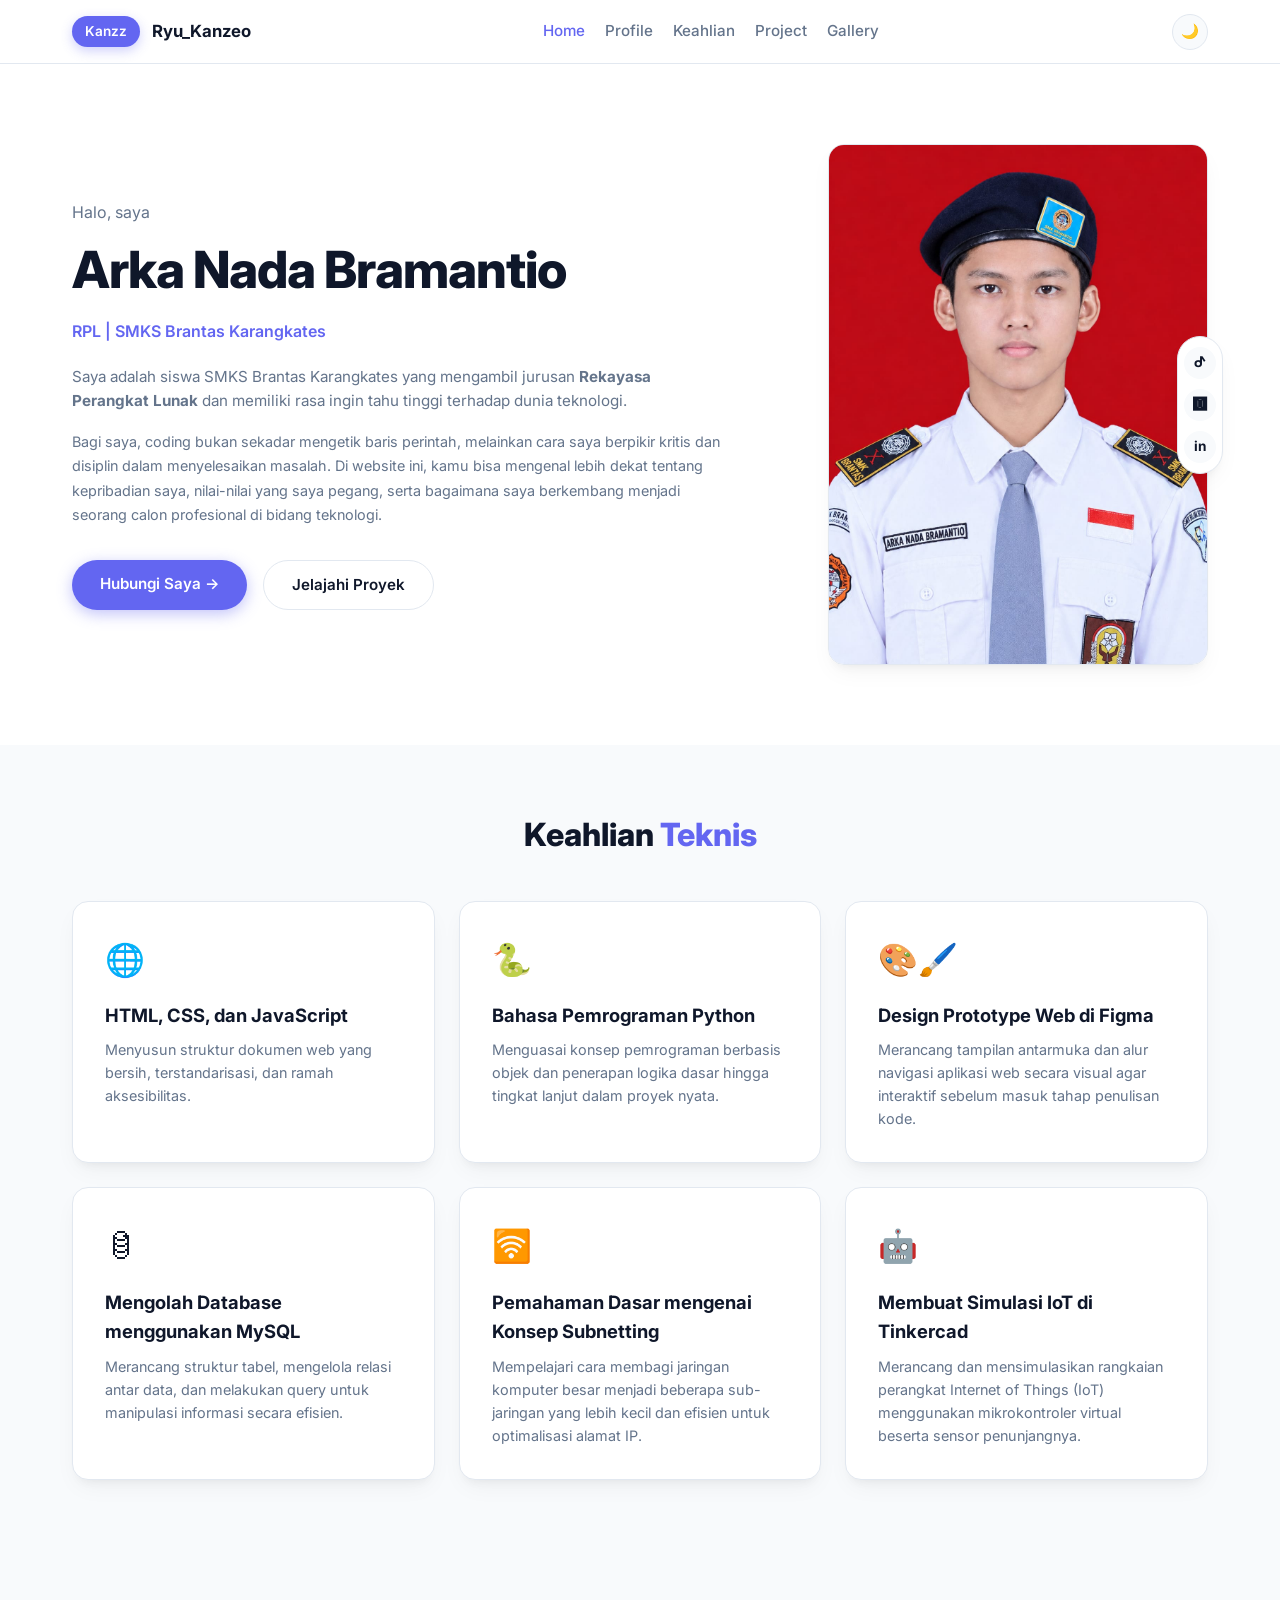
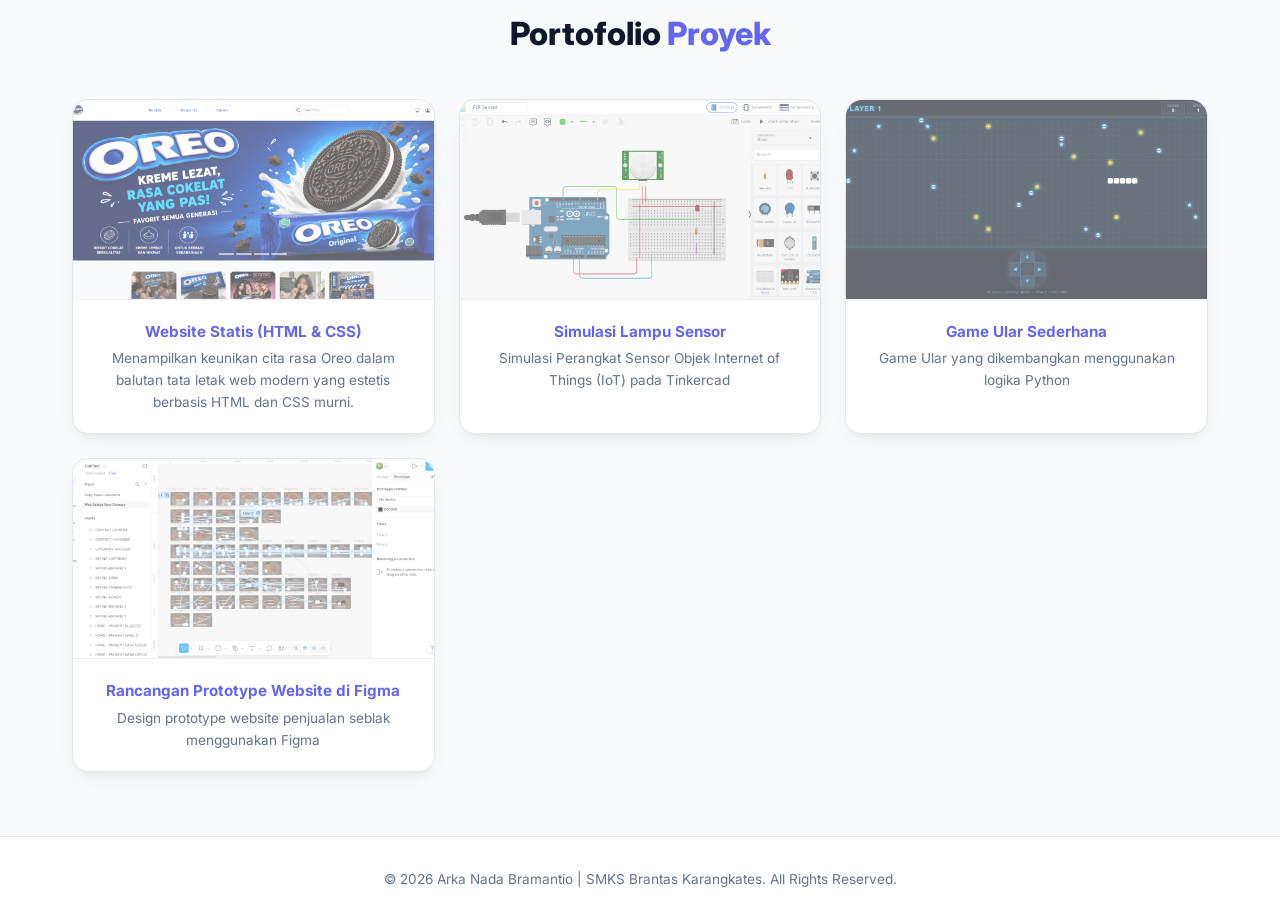
==== index.html @ d5dad365 "Update Web Figma" ====
<!DOCTYPE html>
<html lang="id">
<head>
    <meta charset="UTF-8">
    <meta name="viewport" content="width=device-width, initial-scale=1.0">
    <title>Profil Arka Nada Bramantio | SMKS Brantas Karangkates</title>
    <link href="https://fonts.googleapis.com/css2?family=Inter:wght@300;400;500;600;700;800&display=swap" rel="stylesheet">
    <link rel="stylesheet" href="css/style.css">
</head>
<body>

    <!-- ANIMASI LOADING SCREEN -->
    <div id="loading-screen">
        <div class="loader-content">
            <div class="spinner"></div>
            <h2>LOADING...</h2>
            <p>Memuat Portofolio Arka Nada</p>
        </div>
    </div>

    <!-- HEADER / NAVIGASI -->
    <header class="site-header">
        <div class="container header-container">
            <div class="header-left">
                <span class="brand-badge">Kanzz</span>
                <span class="brand-name">Ryu_Kanzeo</span>
            </div>
            <nav class="nav-menu">
                <a href="#tentang" class="active">Home</a>
                <a href="#tentang">Profile</a>
                <a href="#keahlian">Keahlian</a>
                <a href="#portofolio">Project</a>
                <a href="#portofolio">Gallery</a>
            </nav>
            <div class="header-right">
                <button id="theme-toggle" class="icon-btn" title="Ganti Mode Gelap/Terang">🌙</button>
            </div>
        </div>
    </header>

    <!-- KONTEN UTAMA -->
    <main>
        <!-- SECTION HERO / TENTANG -->
        <section id="tentang" class="hero">
            <div class="container hero-container">
                <div class="hero-text">
                    <p class="greeting">Halo, saya</p>
                    <h1>Arka Nada Bramantio</h1>
                    <p class="sub-role">RPL | SMKS Brantas Karangkates</p>
                    <p class="bio-text">
                        Saya adalah siswa SMKS Brantas Karangkates yang mengambil jurusan <strong>Rekayasa Perangkat Lunak</strong> dan memiliki rasa ingin tahu tinggi terhadap dunia teknologi.
                    </p>
                    <p class="bio-text secondary-bio">
                        Bagi saya, coding bukan sekadar mengetik baris perintah, melainkan cara saya berpikir kritis dan disiplin dalam menyelesaikan masalah. Di website ini, kamu bisa mengenal lebih dekat tentang kepribadian saya, nilai-nilai yang saya pegang, serta bagaimana saya berkembang menjadi seorang calon profesional di bidang teknologi.
                    </p>
                    <div class="hero-buttons">
                        <a href="#tentang" class="btn-primary">Hubungi Saya &rarr;</a>
                        <a href="#portofolio" class="btn-secondary">Jelajahi Proyek</a>
                    </div>
                </div>
                
                <div class="hero-img-wrapper">
                    <img src="img/foto-profile.jpg" alt="Arka Nada Bramantio" class="profile-img">
                    
                    <!-- SOSIAL MEDIA DENGAN TAUTAN TUJUAN -->
                    <div class="floating-socials">
                        <a href="https://www.tiktok.com/@ryuu_kanzzz?_r=1&_t=ZS-99xQWWKFfRV" target="_blank" title="TikTok">ᕷ</a>
                        <a href="https://www.instagram.com/ryu_kanzeo?stkn=bmRhbXRndmNubngy" target="_blank" title="Instagram">🅾</a>
                        <a href="https://www.linkedin.com/in/arka-nada-bramantio-6a160a384/" target="_blank" title="LinkedIn">in</a>
                    </div>
                </div>
            </div>
        </section>

        <!-- SECTION KEAHLIAN -->
        <section id="keahlian" class="skills">
            <div class="container">
                <h2 class="section-title">Keahlian <span>Teknis</span></h2>
                <div class="skills-grid">
                    <article class="card">
                        <div class="card-icon">🌐</div>
                        <h3>HTML, CSS, dan JavaScript</h3>
                        <p>Menyusun struktur dokumen web yang bersih, terstandarisasi, dan ramah aksesibilitas.</p>
                    </article>
                    <article class="card">
                        <div class="card-icon">🐍</div>
                        <h3>Bahasa Pemrograman Python</h3>
                        <p>Menguasai konsep pemrograman berbasis objek dan penerapan logika dasar hingga tingkat lanjut dalam proyek nyata.</p>
                    </article>
                    <article class="card">
                        <div class="card-icon">🎨🖌️</div>
                        <h3>Design Prototype Web di Figma</h3>
                        <p>Merancang tampilan antarmuka dan alur navigasi aplikasi web secara visual agar interaktif sebelum masuk tahap penulisan kode.</p>
                    </article>
                    <article class="card">
                        <div class="card-icon">🛢</div>
                        <h3>Mengolah Database menggunakan MySQL</h3>
                        <p>Merancang struktur tabel, mengelola relasi antar data, dan melakukan query untuk manipulasi informasi secara efisien.</p>
                    </article>
                    <article class="card">
                        <div class="card-icon">🛜</div>
                        <h3>Pemahaman Dasar mengenai Konsep Subnetting</h3>
                        <p>Mempelajari cara membagi jaringan komputer besar menjadi beberapa sub-jaringan yang lebih kecil dan efisien untuk optimalisasi alamat IP.</p>
                    </article>
                    <article class="card">
                        <div class="card-icon">🤖</div>
                        <h3>Membuat Simulasi IoT di Tinkercad</h3>
                        <p>Merancang dan mensimulasikan rangkaian perangkat Internet of Things (IoT) menggunakan mikrokontroler virtual beserta sensor penunjangnya.</p>
                    </article>
                </div>
            </div>
        </section>

        <!-- SECTION PORTOFOLIO / GALERI -->
        <section id="portofolio" class="gallery">
            <div class="container">
                <h2 class="section-title">Portofolio <span>Proyek</span></h2>
                <div class="gallery-grid">
                    <!-- Project Web Statis -->
                    <figure class="gallery-item">
                        <a href="https://landingpagearka-66tr.vercel.app/" target="_blank" class="gallery-link">
                            <div class="gallery-img-box" style="background-image: url('img/website_produk.jpg'); background-size: cover; background-position: center;"></div>
                        </a>
                        <figcaption>
                            <span class="proj-tag">Website Statis (HTML & CSS)</span>
                            <p>Menampilkan keunikan cita rasa Oreo dalam balutan tata letak web modern yang estetis berbasis HTML dan CSS murni.</p>
                        </figcaption>
                    </figure>

                    <!-- Project IoT -->
                    <figure class="gallery-item">
                        <a href="https://www.tinkercad.com/things/62Zy0ZMmRSz-pir-sensor" target="_blank" class="gallery-link">
                            <div class="gallery-img-box" style="background-image: url('img/proyek_iot.jpg'); background-size: cover; background-position: center;"></div>
                        </a>
                        <figcaption>
                            <span class="proj-tag">Simulasi Lampu Sensor</span>
                            <p>Simulasi Perangkat Sensor Objek Internet of Things (IoT) pada Tinkercad</p>
                        </figcaption>
                    </figure>

                    <!-- Game Ular -->
                    <figure class="gallery-item">
                        <a href="https://arka-snake-game.vercel.app/" target="_blank" class="gallery-link">
                            <div class="gallery-img-box" style="background-image: url('img/snake-game.jpg'); background-size: cover; background-position: center;"></div>
                        </a>
                        <figcaption>
                            <span class="proj-tag">Game Ular Sederhana</span>
                            <p>Game Ular yang dikembangkan menggunakan logika Python</p>
                        </figcaption>
                    </figure>

                    <!-- Prototype Figma -->
                    <figure class="gallery-item">
                        <a href="https://www.figma.com/design/AvkpELLWRFeihYIkIMaGhw/Untitled?node-id=171-38&m=dev&t=LEKbkbCV1JlNbYNM-1" target="_blank" class="gallery-link">
                            <div class="gallery-img-box" style="background-image: url('img/prototype_web.jpg'); background-size: cover; background-position: center;"></div>
                        </a>
                        <figcaption>
                            <span class="proj-tag">Rancangan Prototype Website di Figma</span>
                            <p>Design prototype website penjualan seblak menggunakan Figma</p>
                        </figcaption>
                    </figure>
                </div>
            </div>
        </section>
    </main>

    <!-- FOOTER -->
    <footer class="site-footer">
        <div class="container">
            <p>&copy; 2026 Arka Nada Bramantio | SMKS Brantas Karangkates. All Rights Reserved.</p>
        </div>
    </footer>

    <script src="js/script.js"></script>
</body>
</html>
---- css/style.css ----
/* =========================================
   1. RESET DAN VARIABEL (MOBILE-FIRST)
   ========================================= */
* {
    box-sizing: border-box;
    margin: 0;
    padding: 0;
}

:root {
    --bg-primary: #ffffff;
    --bg-surface: #f8fafc;
    --bg-card: #ffffff;
    --text-main: #0f172a;
    --text-muted: #64748b;
    --accent-indigo: #6366f1;
    --accent-indigo-hover: #4f46e5;
    --border-color: #e2e8f0;
    --shadow-soft: 0 10px 25px -5px rgba(0, 0, 0, 0.05), 0 8px 10px -6px rgba(0, 0, 0, 0.05);
    --container-width: 1200px;
}

/* Mode Gelap (Dark Mode Variables) */
body.dark-mode {
    --bg-primary: #090d16;
    --bg-surface: #0f172a;
    --bg-card: #1e293b;
    --text-main: #f8fafc;
    --text-muted: #94a3b8;
    --border-color: #334155;
    --shadow-soft: 0 10px 25px -5px rgba(0, 0, 0, 0.5);
}

body {
    font-family: 'Inter', sans-serif;
    background-color: var(--bg-primary);
    color: var(--text-main);
    line-height: 1.6;
    overflow-x: hidden;
    transition: background-color 0.3s ease, color 0.3s ease;
}

img {
    max-width: 100%;
    height: auto;
    display: block;
}

.container {
    width: 100%;
    max-width: 100%;
    padding: 0 1.5rem;
    margin: 0 auto;
}

/* =========================================
   ANIMASI LOADING SCREEN
   ========================================= */
#loading-screen {
    position: fixed;
    top: 0;
    left: 0;
    width: 100%;
    height: 100%;
    background-color: var(--bg-primary);
    display: flex;
    justify-content: center;
    align-items: center;
    z-index: 9999;
    transition: opacity 0.5s ease, visibility 0.5s ease;
}

#loading-screen.fade-out {
    opacity: 0;
    visibility: hidden;
}

.loader-content {
    text-align: center;
}

.spinner {
    width: 50px;
    height: 50px;
    border: 4px solid var(--border-color);
    border-top: 4px solid var(--accent-indigo);
    border-radius: 50%;
    animation: spin 0.8s linear infinite;
    margin: 0 auto 1rem auto;
}

.loader-content h2 {
    font-size: 1.2rem;
    font-weight: 800;
    letter-spacing: 2px;
    color: var(--text-main);
    margin-bottom: 0.25rem;
}

.loader-content p {
    font-size: 0.85rem;
    color: var(--text-muted);
}

@keyframes spin {
    0% { transform: rotate(0deg); }
    100% { transform: rotate(360deg); }
}

/* =========================================
   2. HEADER & NAVIGASI (Flexbox)
   ========================================= */
.site-header {
    background: var(--bg-primary);
    backdrop-filter: blur(8px);
    border-bottom: 1px solid var(--border-color);
    position: sticky;
    top: 0;
    z-index: 1000;
    padding: 0.85rem 0;
    transition: background-color 0.3s, border-color 0.3s;
}

.header-container {
    display: flex;
    flex-direction: column;
    align-items: center;
    gap: 1rem;
}

.header-left {
    display: flex;
    align-items: center;
    gap: 0.75rem;
}

.brand-badge {
    background-color: var(--accent-indigo);
    color: white;
    font-weight: 600;
    font-size: 0.85rem;
    padding: 0.3rem 0.8rem;
    border-radius: 20px;
    box-shadow: 0 4px 12px rgba(99, 102, 241, 0.3);
}

.brand-name {
    font-weight: 700;
    font-size: 1.05rem;
    color: var(--text-main);
}

.nav-menu {
    display: flex;
    flex-wrap: wrap;
    justify-content: center;
    gap: 1.25rem;
}

.nav-menu a {
    color: var(--text-muted);
    text-decoration: none;
    font-size: 0.95rem;
    font-weight: 500;
    transition: color 0.2s;
}

.nav-menu a:hover, .nav-menu a.active {
    color: var(--accent-indigo);
}

.header-right {
    display: flex;
    align-items: center;
    gap: 1rem;
}

.icon-btn {
    background: var(--bg-surface);
    border: 1px solid var(--border-color);
    color: var(--text-main);
    border-radius: 50%;
    width: 36px;
    height: 36px;
    display: flex;
    align-items: center;
    justify-content: center;
    cursor: pointer;
    font-size: 0.9rem;
    transition: background 0.2s;
}

.icon-btn:hover {
    background: var(--border-color);
}

.lang-select {
    font-size: 0.9rem;
    font-weight: 500;
    color: var(--text-muted);
    cursor: pointer;
}

/* =========================================
   3. HERO SECTION (Mobile-First & Flexible)
   ========================================= */
.hero {
    padding: 3rem 0;
}

.hero-container {
    display: flex;
    flex-direction: column;
    align-items: center;
    gap: 2.5rem;
}

.hero-text {
    text-align: left;
    width: 100%;
}

.greeting {
    color: var(--text-muted);
    font-size: 1rem;
    margin-bottom: 0.25rem;
}

.hero-text h1 {
    font-size: clamp(2rem, 4.5vw, 3.2rem);
    font-weight: 800;
    color: var(--text-main);
    letter-spacing: -1px;
    margin-bottom: 0.5rem;
}

.sub-role {
    color: var(--accent-indigo);
    font-weight: 600;
    font-size: 1rem;
    margin-bottom: 1.25rem;
}

.bio-text {
    color: var(--text-muted);
    font-size: 0.95rem;
    margin-bottom: 1rem;
}

.secondary-bio {
    font-size: 0.9rem;
    line-height: 1.7;
    margin-bottom: 2rem;
}

.hero-buttons {
    display: flex;
    flex-wrap: wrap;
    gap: 1rem;
}

.btn-primary {
    background-color: var(--accent-indigo);
    color: white;
    padding: 0.75rem 1.75rem;
    border-radius: 30px;
    text-decoration: none;
    font-weight: 600;
    font-size: 0.95rem;
    box-shadow: 0 4px 15px rgba(99, 102, 241, 0.4);
    transition: background-color 0.2s, transform 0.2s;
}

.btn-primary:hover {
    background-color: var(--accent-indigo-hover);
    transform: translateY(-2px);
}

.btn-secondary {
    background-color: transparent;
    color: var(--text-main);
    border: 1px solid var(--border-color);
    padding: 0.75rem 1.75rem;
    border-radius: 30px;
    text-decoration: none;
    font-weight: 600;
    font-size: 0.95rem;
    transition: border-color 0.2s, background-color 0.2s;
}

.btn-secondary:hover {
    border-color: var(--text-main);
    background-color: var(--bg-surface);
}

/* Foto Profil & Kotak Mengambang */
.hero-img-wrapper {
    position: relative;
    width: 100%;
    max-width: 340px;
}

.profile-img {
    width: 100%;
    border-radius: 16px;
    box-shadow: var(--shadow-soft);
    border: 1px solid var(--border-color);
    object-fit: cover;
}

.floating-socials {
    position: absolute;
    right: -15px;
    top: 50%;
    transform: translateY(-50%);
    background: var(--bg-card);
    padding: 10px 6px;
    border-radius: 30px;
    box-shadow: var(--shadow-soft);
    border: 1px solid var(--border-color);
    display: flex;
    flex-direction: column;
    gap: 10px;
}

.floating-socials a {
    width: 32px;
    height: 32px;
    display: flex;
    align-items: center;
    justify-content: center;
    border-radius: 50%;
    background: var(--bg-surface);
    color: var(--text-main);
    text-decoration: none;
    font-size: 0.85rem;
    font-weight: 700;
    transition: background 0.2s, color 0.2s;
}

.floating-socials a:hover {
    background: var(--accent-indigo);
    color: white;
}

/* =========================================
   4. KEAHLIAN & GALERI (CSS Grid)
   ========================================= */
.skills, .gallery {
    padding: 4rem 0;
    background-color: var(--bg-surface);
    transition: background-color 0.3s;
}

.section-title {
    font-size: 2rem;
    font-weight: 800;
    text-align: center;
    margin-bottom: 2.5rem;
}

.section-title span {
    color: var(--accent-indigo);
}

.skills-grid, .gallery-grid {
    display: grid;
    grid-template-columns: 1fr;
    gap: 1.5rem;
}

.card {
    background: var(--bg-card);
    border: 1px solid var(--border-color);
    padding: 2rem;
    border-radius: 16px;
    box-shadow: var(--shadow-soft);
    transition: transform 0.2s, background-color 0.3s;
}

.card:hover {
    transform: translateY(-4px);
}

.card-icon {
    font-size: 2rem;
    margin-bottom: 1rem;
}

.card h3 {
    font-size: 1.15rem;
    font-weight: 700;
    margin-bottom: 0.5rem;
}

.card p {
    color: var(--text-muted);
    font-size: 0.9rem;
}

/* GALERI ITEM, OPACITY GAMBAR, DAN POSISI TEKS TENGAH */
.gallery-item {
    background: var(--bg-card);
    border: 1px solid var(--border-color);
    border-radius: 16px;
    box-shadow: var(--shadow-soft);
    transition: background-color 0.3s, transform 0.2s;
    display: flex;
    flex-direction: column;
}

.gallery-item:hover {
    transform: translateY(-4px);
}

.gallery-link {
    display: block;
    width: 100%;
}

.gallery-img-box {
    height: 200px;
    width: 100%;
    background-size: cover;
    background-position: center;
    border-top-left-radius: 16px;
    border-top-right-radius: 16px;
    border-bottom: 1px solid var(--border-color);
    opacity: 0.6; 
    transition: opacity 0.3s ease;
}

.gallery-item:hover .gallery-img-box {
    opacity: 1;
}

.proj-tag {
    font-weight: 700;
    color: var(--accent-indigo);
    font-size: 0.95rem;
    display: block;
    margin-bottom: 0.25rem;
}

.gallery-item figcaption {
    padding: 1.25rem;
    font-size: 0.9rem;
    color: var(--text-muted);
    text-align: center;
}

.gallery-item figcaption p {
    color: var(--text-muted);
    font-size: 0.85rem;
    margin: 0;
}

.site-footer {
    background: var(--bg-primary);
    border-top: 1px solid var(--border-color);
    text-align: center;
    padding: 2rem 0;
    color: var(--text-muted);
    font-size: 0.85rem;
    transition: background-color 0.3s;
}

/* =========================================
   5. TABLET BREAKPOINT: @media (min-width: 768px)
   ========================================= */
@media (min-width: 768px) {
    .container {
        padding: 0 2.5rem;
    }

    .header-container {
        flex-direction: row;
        justify-content: space-between;
    }

    .hero {
        padding: 5rem 0;
    }

    .skills-grid, .gallery-grid {
        grid-template-columns: repeat(2, 1fr);
    }
}

/* =========================================
   6. DESKTOP BREAKPOINT: @media (min-width: 1024px)
   ========================================= */
@media (min-width: 1024px) {
    .container {
        max-width: var(--container-width);
        padding: 0 2rem;
    }

    .hero-container {
        flex-direction: row;
        align-items: center;
        justify-content: space-between;
    }

    .hero-text {
        max-width: 58%;
    }

    .hero-img-wrapper {
        max-width: 380px;
    }

    .skills-grid, .gallery-grid {
        grid-template-columns: repeat(auto-fit, minmax(340px, 1fr));
    }
}
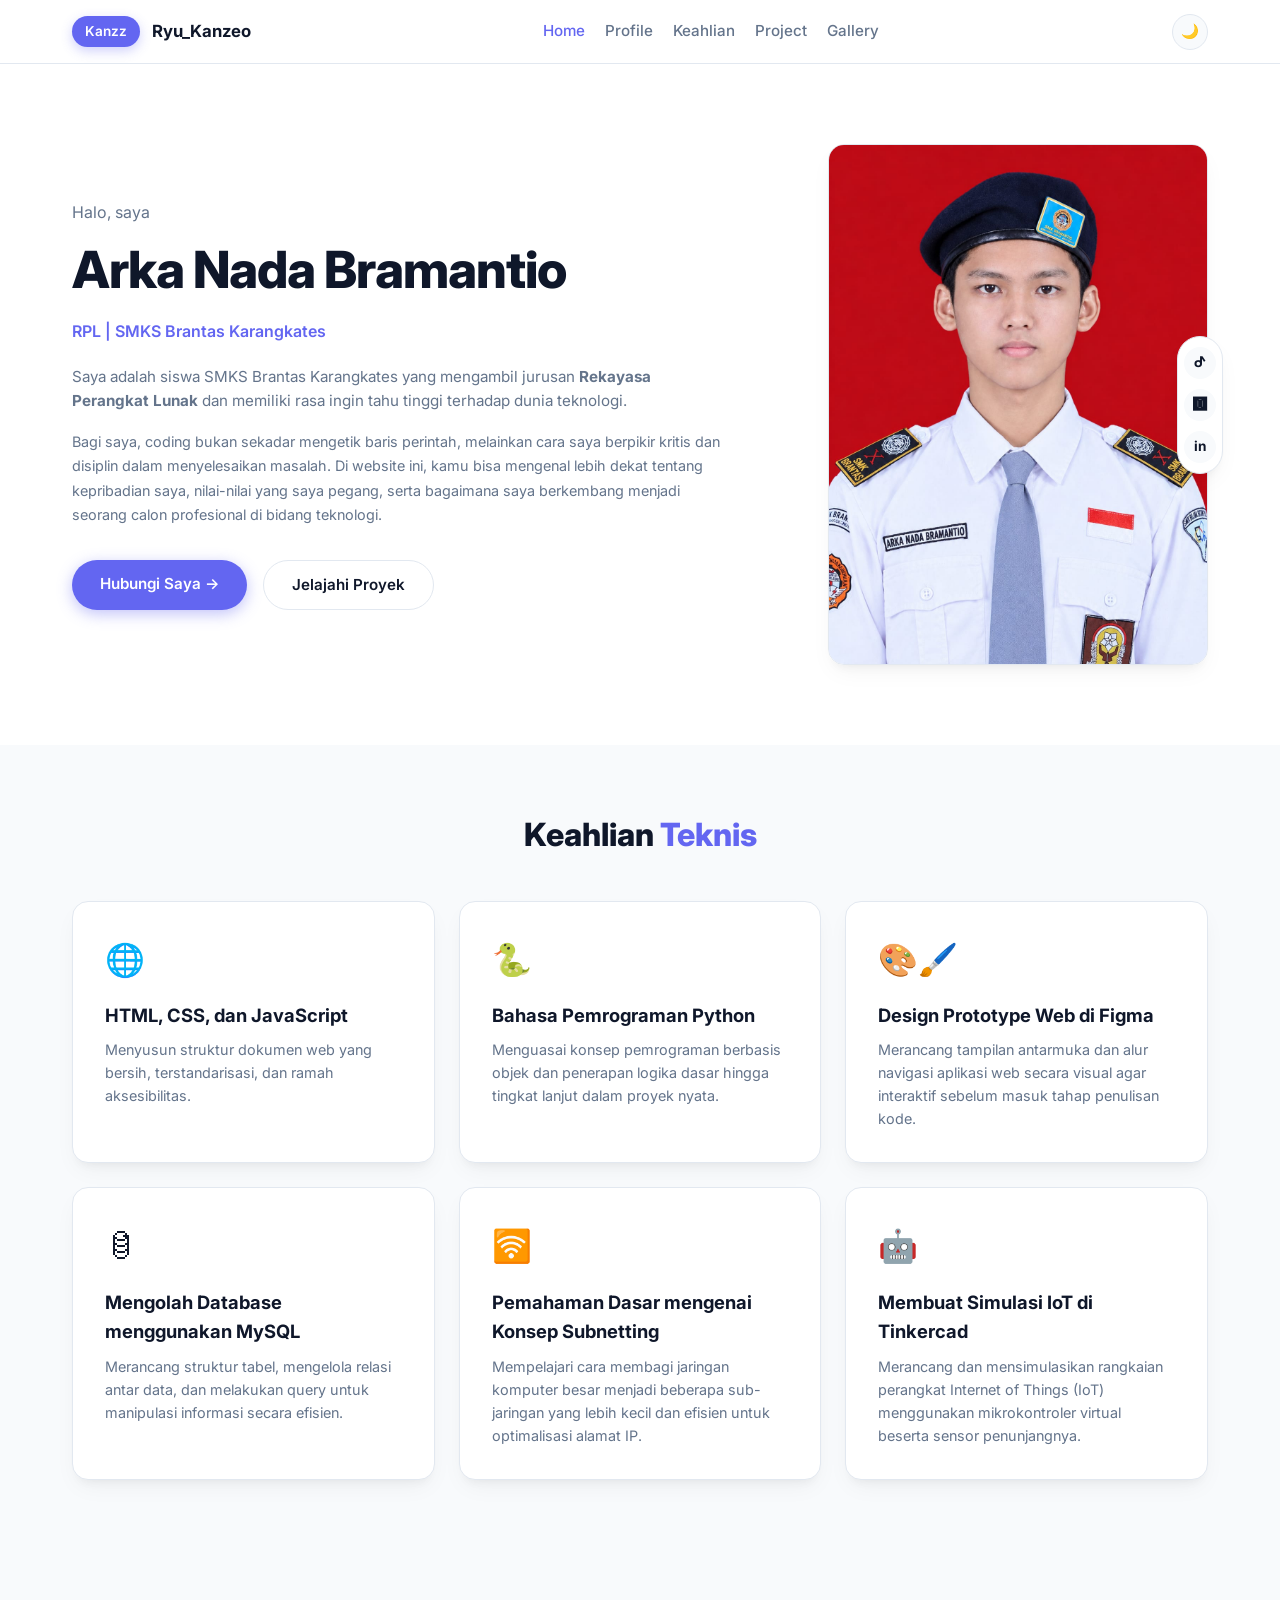
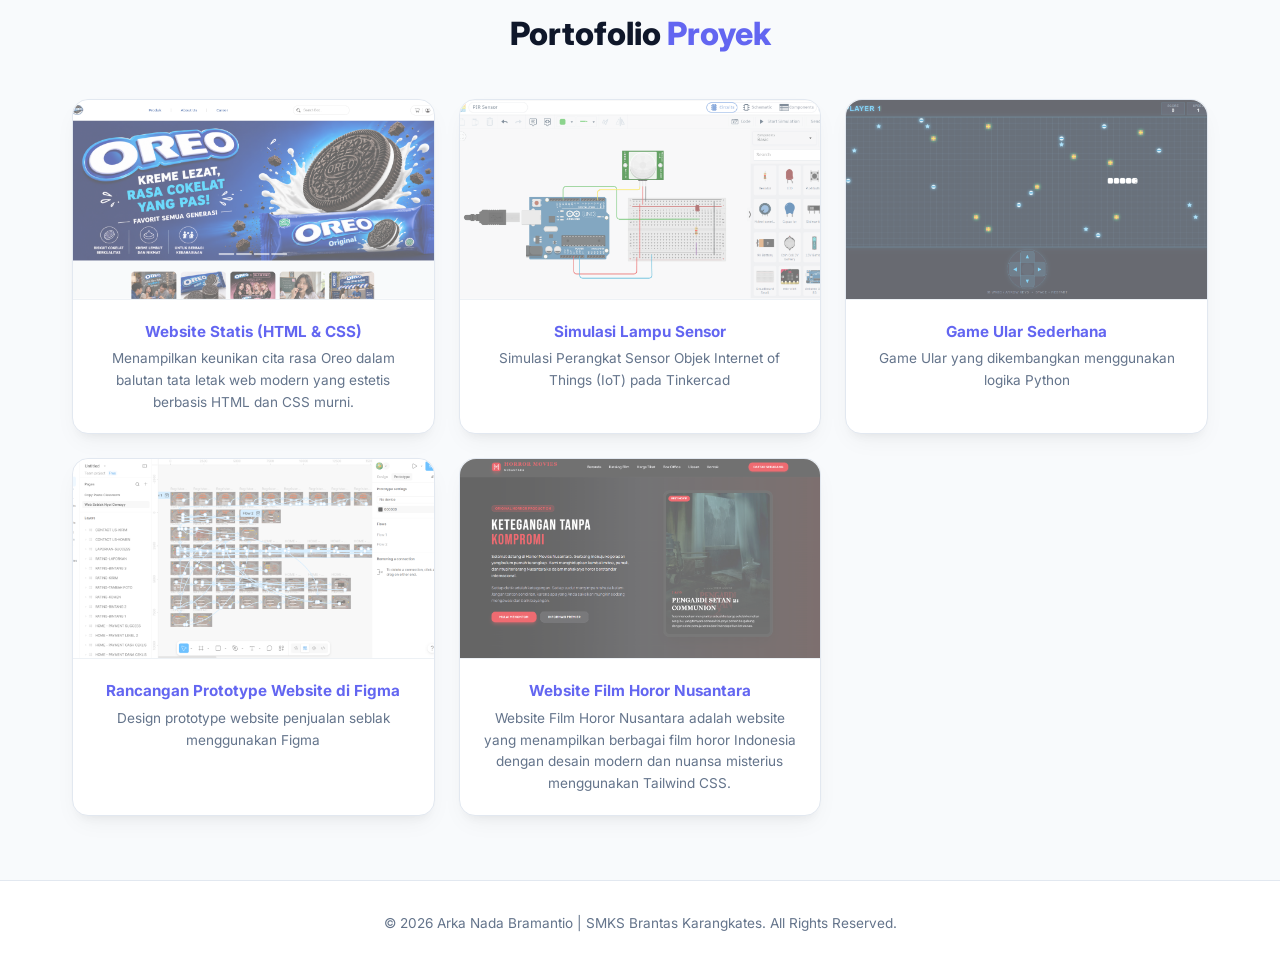
==== commit b93cb37c: "Tambah Proyek" ====
--- a/index.html
+++ b/index.html
@@ -25,7 +25,7 @@
                 <span class="brand-badge">Kanzz</span>
                 <span class="brand-name">Ryu_Kanzeo</span>
             </div>
-            <nav class="nav-menu">
+            <nav id="primary-navigation" class="nav-menu">
                 <a href="#tentang" class="active">Home</a>
                 <a href="#tentang">Profile</a>
                 <a href="#keahlian">Keahlian</a>
@@ -33,6 +33,11 @@
                 <a href="#portofolio">Gallery</a>
             </nav>
             <div class="header-right">
+                <button id="menu-toggle" class="icon-btn menu-toggle" type="button"
+                    aria-expanded="false" aria-controls="primary-navigation"
+                    aria-label="Buka menu navigasi" title="Buka menu navigasi">
+                    <span aria-hidden="true">☰</span>
+                </button>
                 <button id="theme-toggle" class="icon-btn" title="Ganti Mode Gelap/Terang">🌙</button>
             </div>
         </div>
@@ -159,6 +164,17 @@
                             <p>Design prototype website penjualan seblak menggunakan Figma</p>
                         </figcaption>
                     </figure>
+
+                    <!-- Website Film Horor Nusantara -->
+                    <figure class="gallery-item">
+                        <a href="https://web-profil-film.vercel.app/" target="_blank" class="gallery-link">
+                            <div class="gallery-img-box" style="background-image: url('img/website-film.jpg'); background-size: cover; background-position: center;"></div>
+                        </a>
+                        <figcaption>
+                            <span class="proj-tag">Website Film Horor Nusantara</span>
+                            <p>Website Film Horor Nusantara adalah website yang menampilkan berbagai film horor Indonesia dengan desain modern dan nuansa misterius menggunakan Tailwind CSS.</p>
+                        </figcaption>
+                    </figure>
                 </div>
             </div>
         </section>
--- a/css/style.css
+++ b/css/style.css
@@ -194,6 +194,10 @@
     background: var(--border-color);
 }
 
+.menu-toggle {
+    display: none;
+}
+
 .lang-select {
     font-size: 0.9rem;
     font-weight: 500;
@@ -515,3 +519,42 @@
     }
 }
 
+@media (max-width: 767px) {
+    .header-container {
+        flex-direction: row;
+        justify-content: space-between;
+        gap: 0.75rem;
+    }
+
+    .header-right {
+        gap: 0.5rem;
+    }
+
+    .menu-toggle {
+        display: flex;
+        font-size: 1.1rem;
+    }
+
+    .nav-menu {
+        display: none;
+        position: absolute;
+        top: 100%;
+        left: 0;
+        right: 0;
+        flex-direction: column;
+        align-items: stretch;
+        gap: 0.25rem;
+        padding: 0.75rem 1.5rem 1rem;
+        background: var(--bg-primary);
+        border-bottom: 1px solid var(--border-color);
+        box-shadow: var(--shadow-soft);
+    }
+
+    .nav-menu.is-open {
+        display: flex;
+    }
+
+    .nav-menu a {
+        padding: 0.5rem 0;
+    }
+}
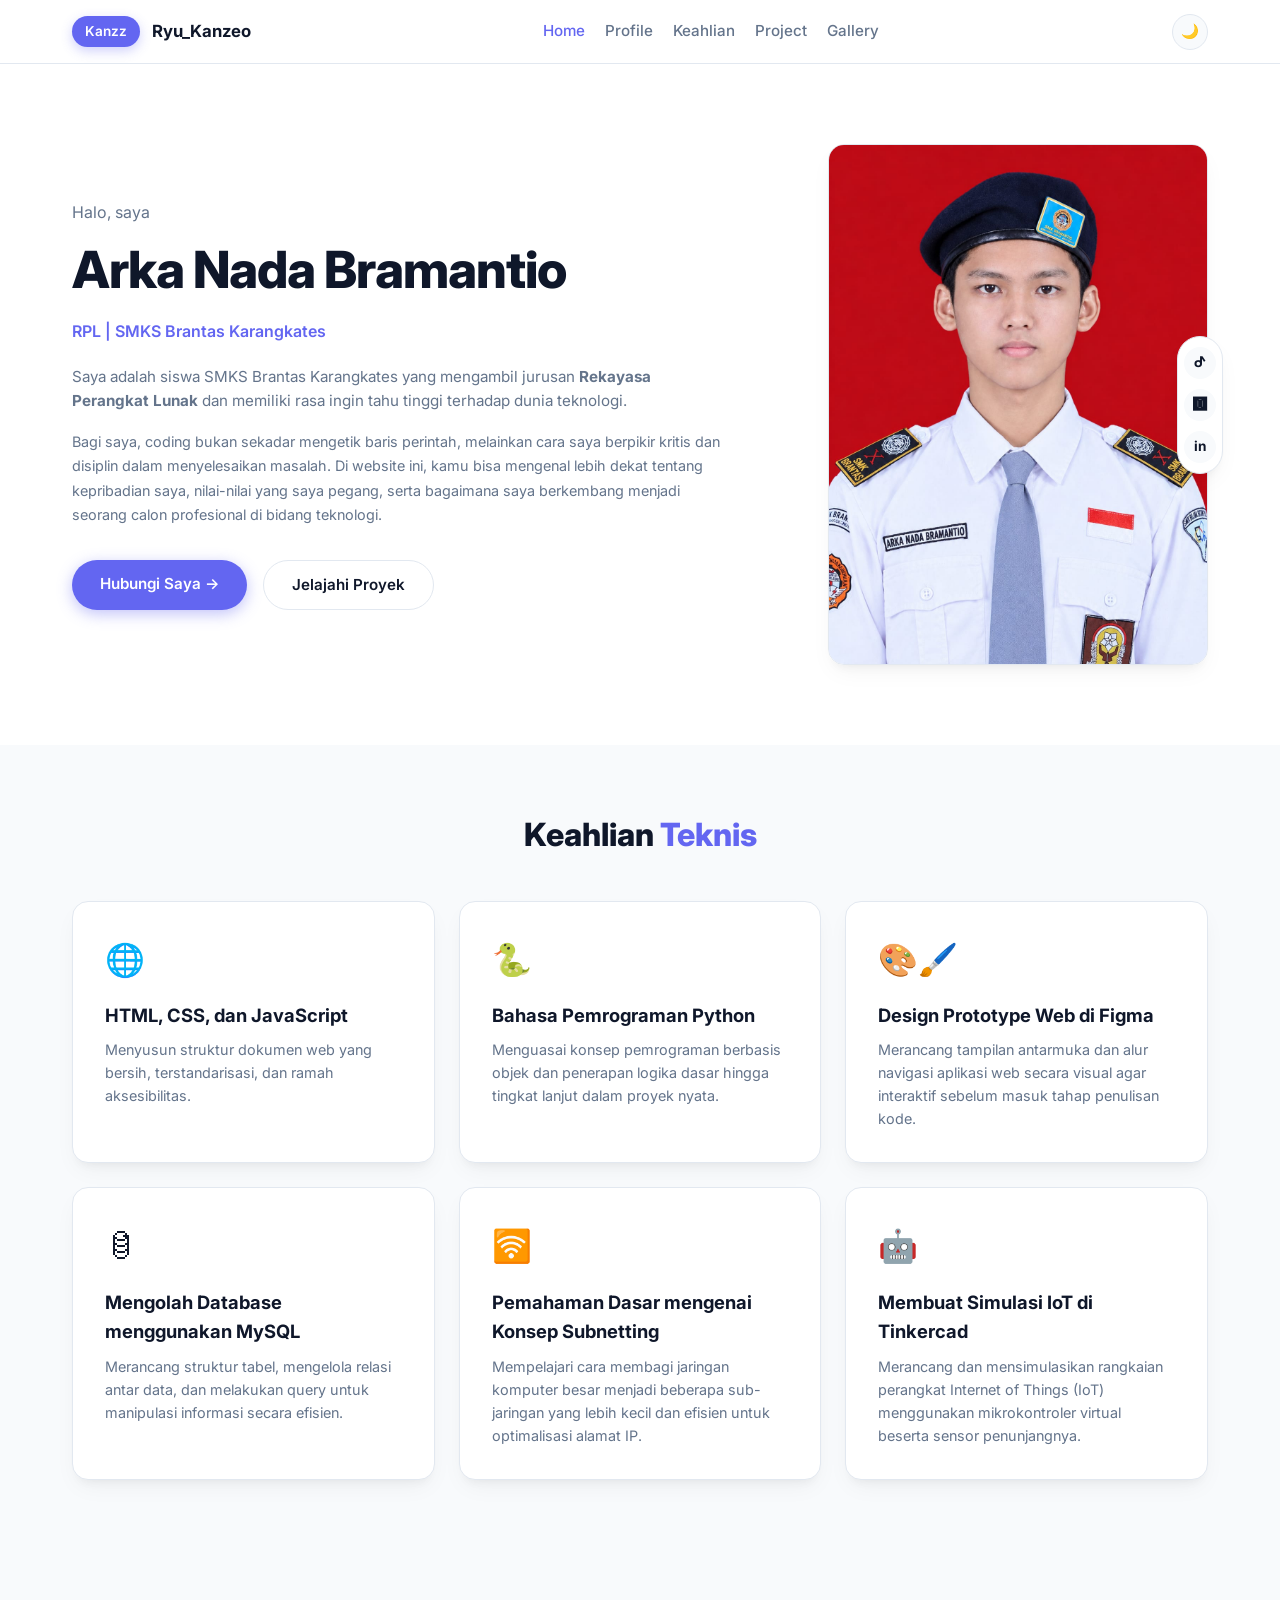
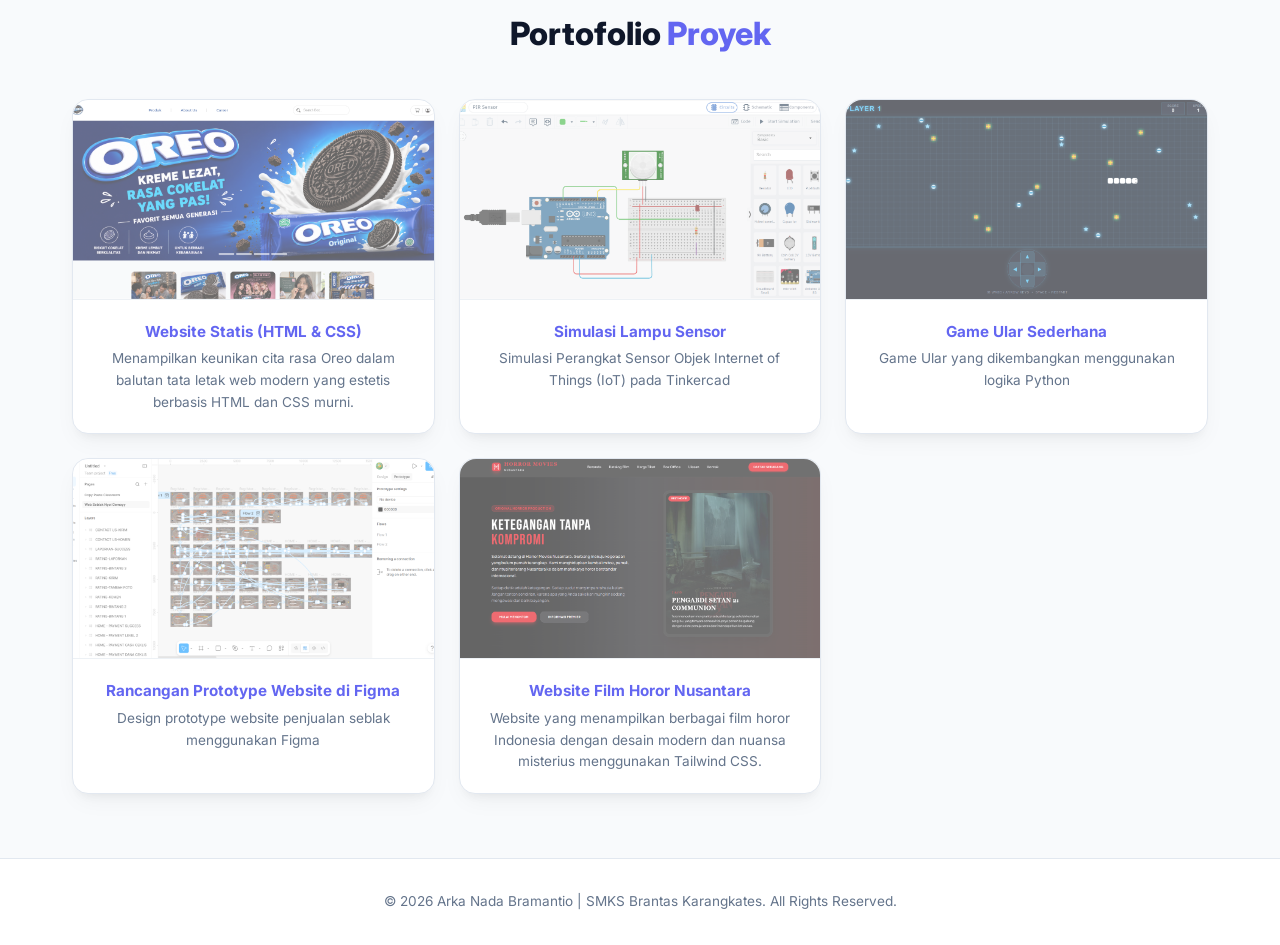
==== commit 37903e69: "perubahan card proyek 5" ====
--- a/index.html
+++ b/index.html
@@ -172,7 +172,7 @@
                         </a>
                         <figcaption>
                             <span class="proj-tag">Website Film Horor Nusantara</span>
-                            <p>Website Film Horor Nusantara adalah website yang menampilkan berbagai film horor Indonesia dengan desain modern dan nuansa misterius menggunakan Tailwind CSS.</p>
+                            <p>Website yang menampilkan berbagai film horor Indonesia dengan desain modern dan nuansa misterius menggunakan Tailwind CSS.</p>
                         </figcaption>
                     </figure>
                 </div>
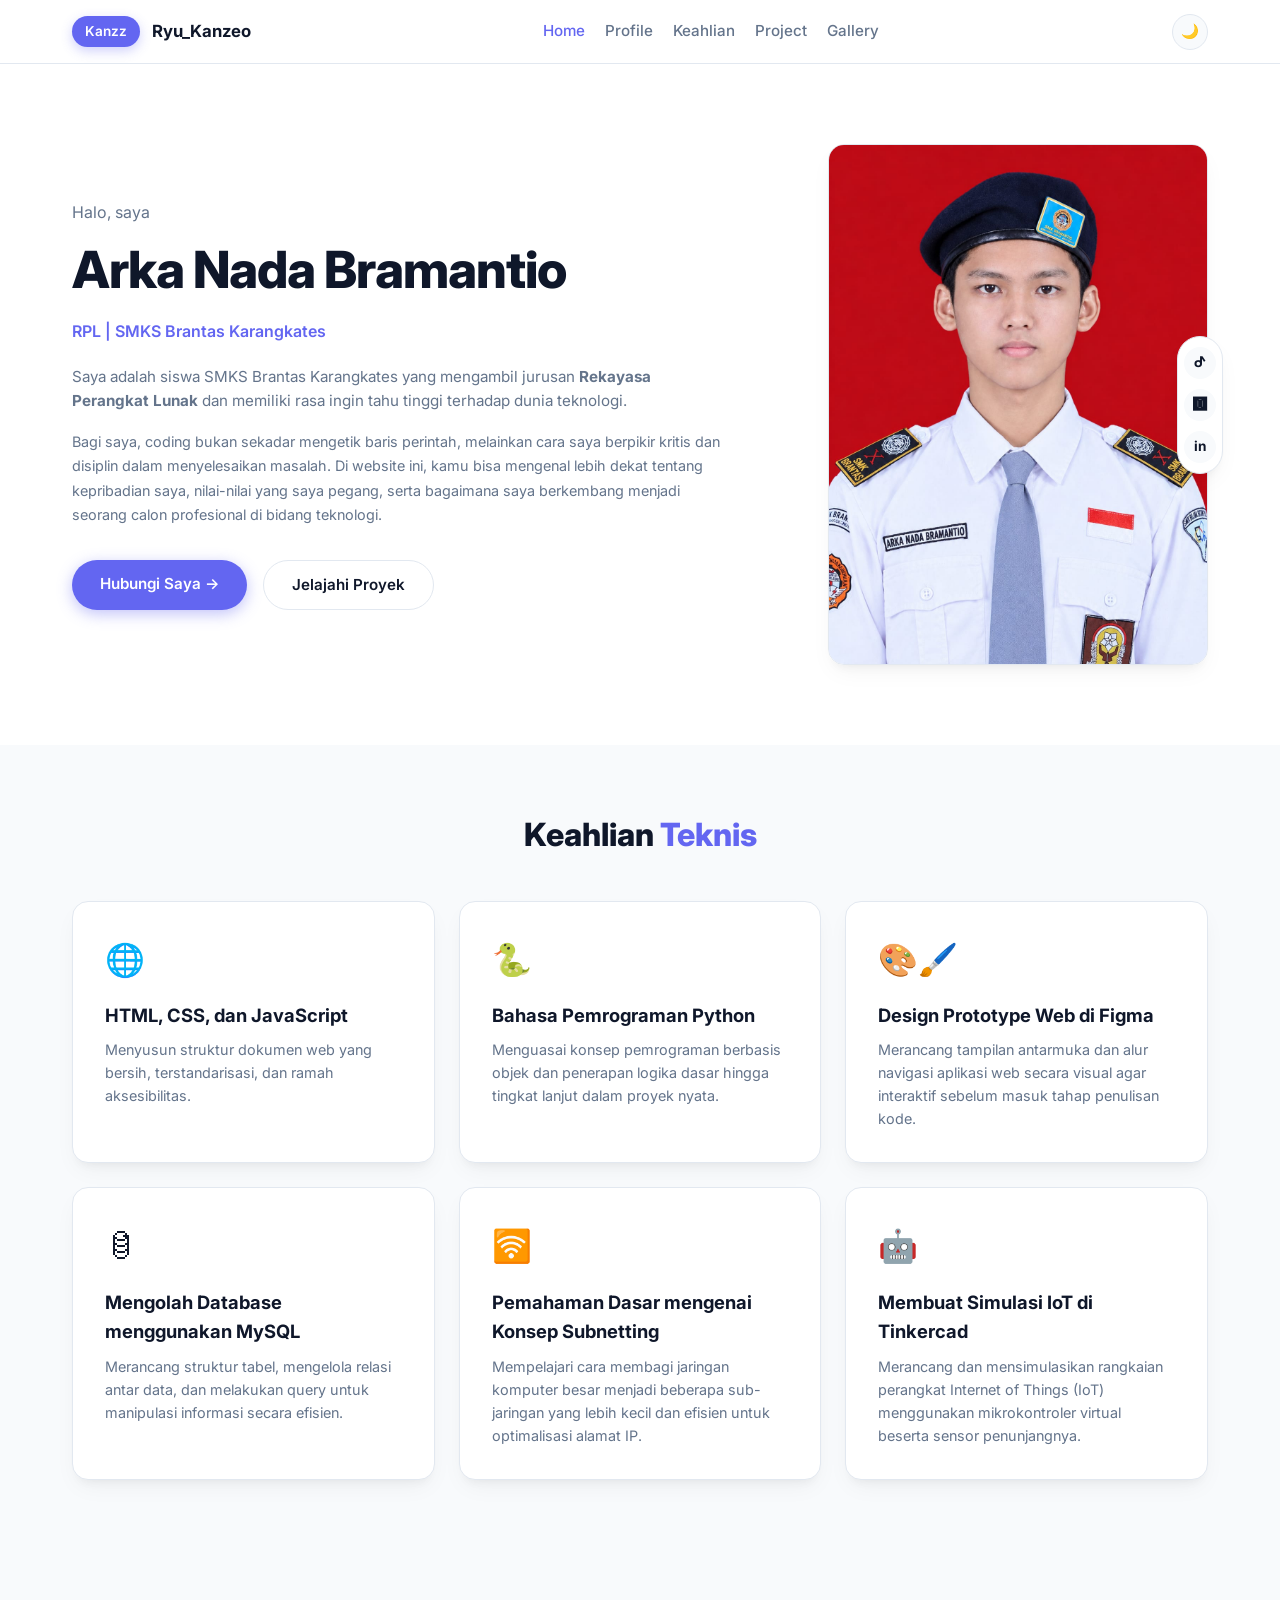
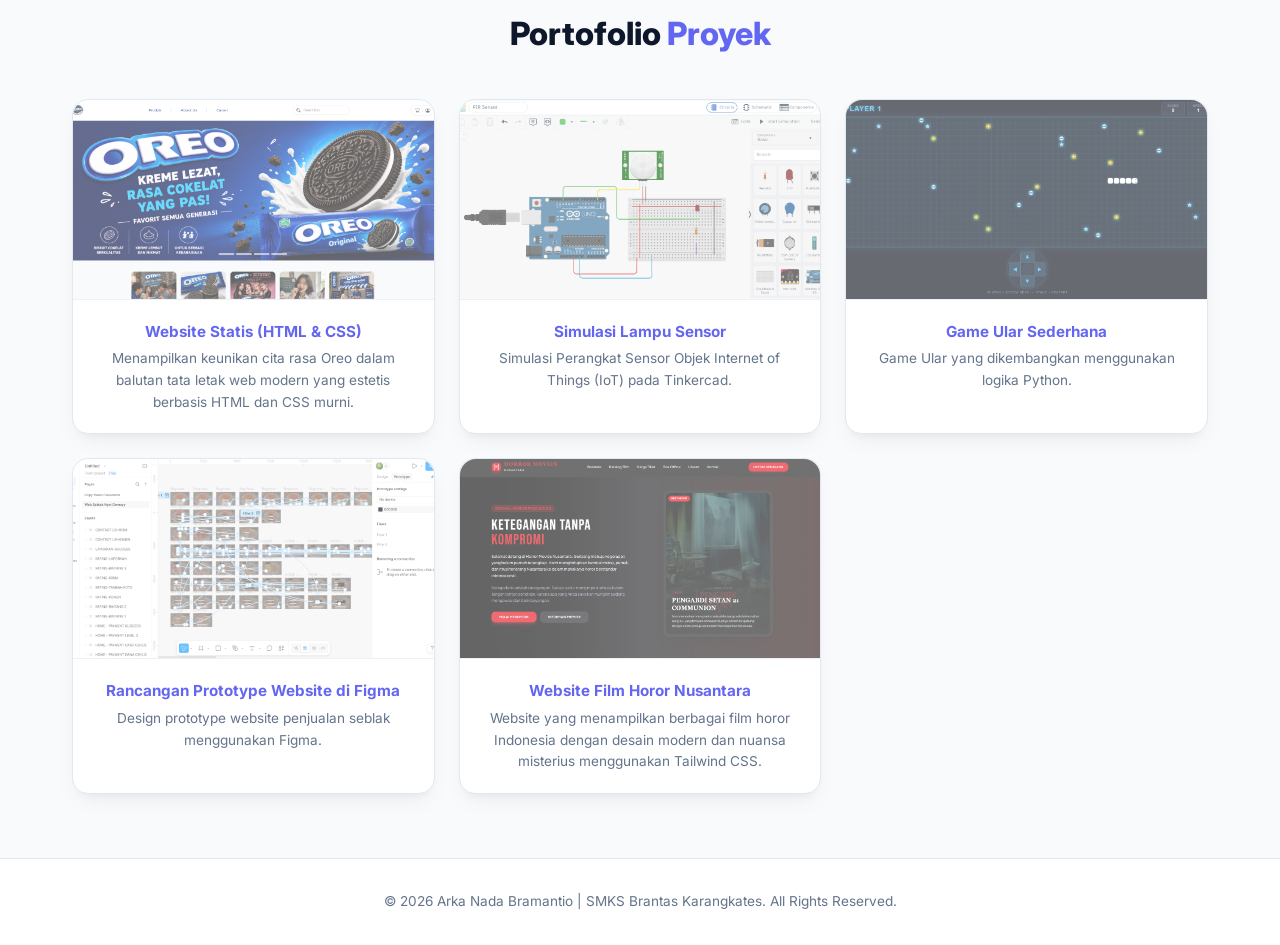
==== commit a37644e7: "tambah titik" ====
--- a/index.html
+++ b/index.html
@@ -139,7 +139,7 @@
                         </a>
                         <figcaption>
                             <span class="proj-tag">Simulasi Lampu Sensor</span>
-                            <p>Simulasi Perangkat Sensor Objek Internet of Things (IoT) pada Tinkercad</p>
+                            <p>Simulasi Perangkat Sensor Objek Internet of Things (IoT) pada Tinkercad.</p>
                         </figcaption>
                     </figure>
 
@@ -150,7 +150,7 @@
                         </a>
                         <figcaption>
                             <span class="proj-tag">Game Ular Sederhana</span>
-                            <p>Game Ular yang dikembangkan menggunakan logika Python</p>
+                            <p>Game Ular yang dikembangkan menggunakan logika Python.</p>
                         </figcaption>
                     </figure>
 
@@ -161,7 +161,7 @@
                         </a>
                         <figcaption>
                             <span class="proj-tag">Rancangan Prototype Website di Figma</span>
-                            <p>Design prototype website penjualan seblak menggunakan Figma</p>
+                            <p>Design prototype website penjualan seblak menggunakan Figma.</p>
                         </figcaption>
                     </figure>
 
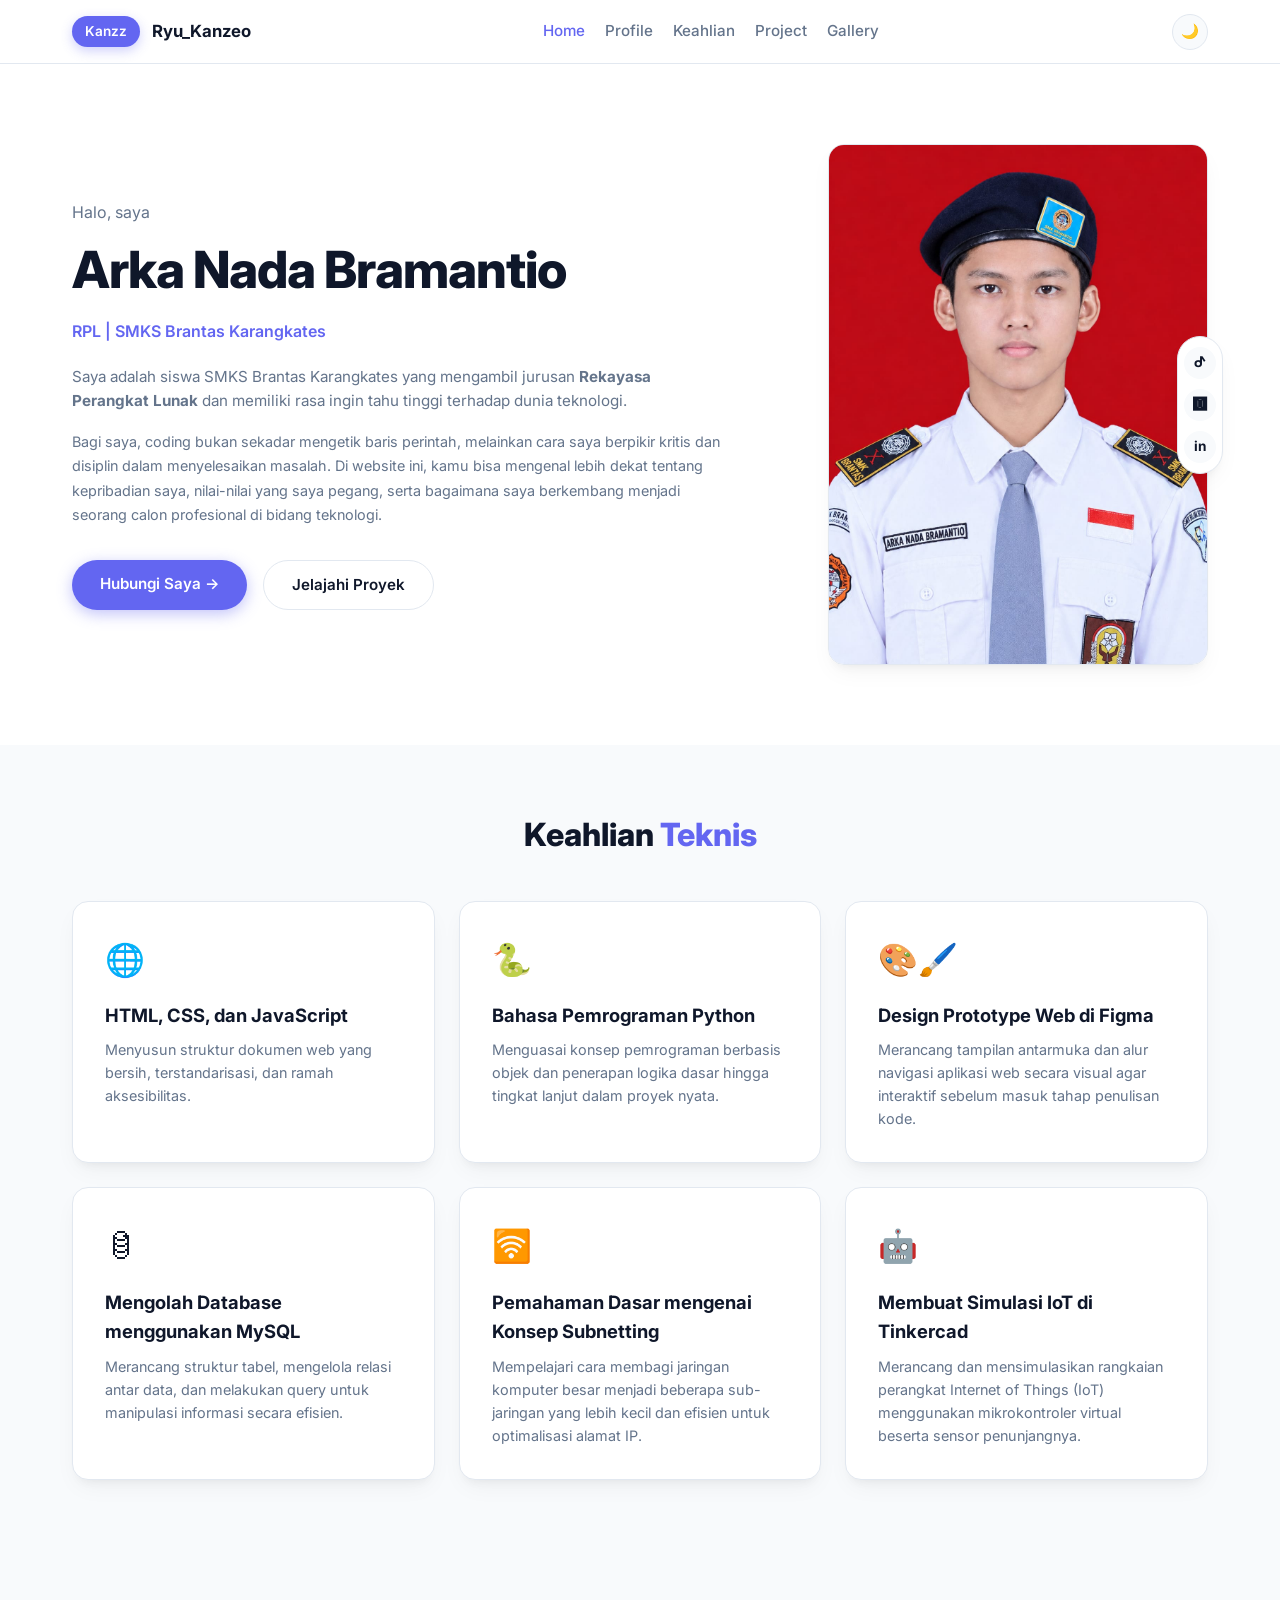
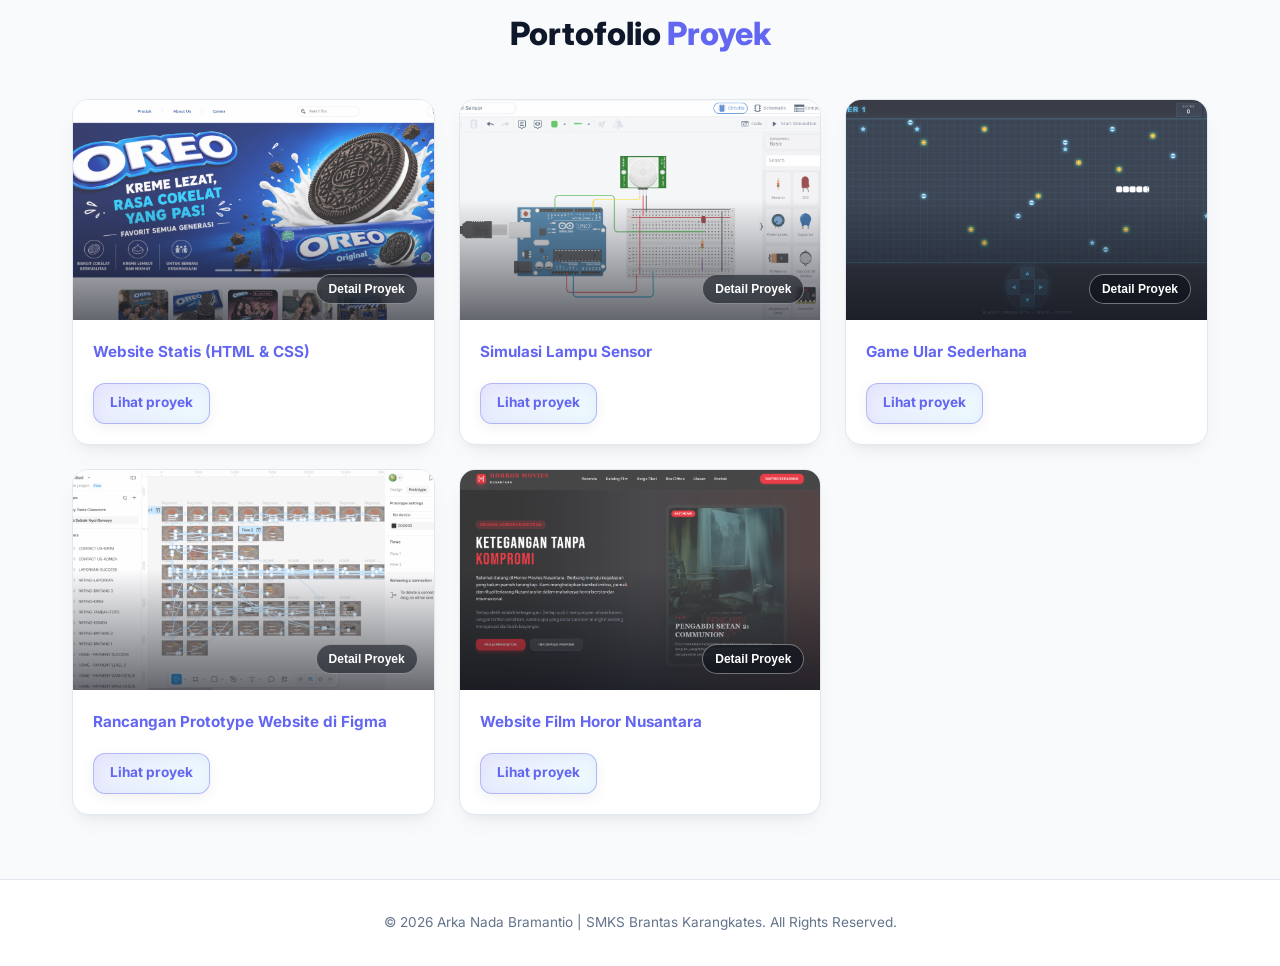
==== commit fe0be264: "Update web profil" ====
--- a/index.html
+++ b/index.html
@@ -123,56 +123,66 @@
                 <div class="gallery-grid">
                     <!-- Project Web Statis -->
                     <figure class="gallery-item">
-                        <a href="https://landingpagearka-66tr.vercel.app/" target="_blank" class="gallery-link">
-                            <div class="gallery-img-box" style="background-image: url('img/website_produk.jpg'); background-size: cover; background-position: center;"></div>
-                        </a>
-                        <figcaption>
+                        <button class="gallery-toggle" type="button" aria-expanded="false" aria-controls="project-detail-1" aria-label="Tampilkan detail Website Statis">
+                            <span class="gallery-img-box" style="background-image: url('img/website_produk.jpg');"></span>
+                            <span class="gallery-hint" aria-hidden="true">Detail Proyek</span>
+                        </button>
+                        <figcaption class="gallery-caption">
                             <span class="proj-tag">Website Statis (HTML & CSS)</span>
-                            <p>Menampilkan keunikan cita rasa Oreo dalam balutan tata letak web modern yang estetis berbasis HTML dan CSS murni.</p>
+                            <p class="gallery-description" id="project-detail-1" aria-hidden="true">Menampilkan keunikan cita rasa Oreo dalam balutan tata letak web modern yang estetis berbasis HTML dan CSS murni.</p>
+                            <a href="https://landingpagearka-66tr.vercel.app/" target="_blank" rel="noopener noreferrer" class="project-link">Lihat proyek</a>
                         </figcaption>
                     </figure>
 
                     <!-- Project IoT -->
                     <figure class="gallery-item">
-                        <a href="https://www.tinkercad.com/things/62Zy0ZMmRSz-pir-sensor" target="_blank" class="gallery-link">
-                            <div class="gallery-img-box" style="background-image: url('img/proyek_iot.jpg'); background-size: cover; background-position: center;"></div>
-                        </a>
-                        <figcaption>
+                        <button class="gallery-toggle" type="button" aria-expanded="false" aria-controls="project-detail-2" aria-label="Tampilkan detail Simulasi Lampu Sensor">
+                            <span class="gallery-img-box" style="background-image: url('img/proyek_iot.jpg');"></span>
+                            <span class="gallery-hint" aria-hidden="true">Detail Proyek</span>
+                        </button>
+                        <figcaption class="gallery-caption">
                             <span class="proj-tag">Simulasi Lampu Sensor</span>
-                            <p>Simulasi Perangkat Sensor Objek Internet of Things (IoT) pada Tinkercad.</p>
+                            <p class="gallery-description" id="project-detail-2" aria-hidden="true">Simulasi Perangkat Sensor Objek Internet of Things (IoT) pada Tinkercad.</p>
+                            <a href="https://www.tinkercad.com/things/62Zy0ZMmRSz-pir-sensor" target="_blank" rel="noopener noreferrer" class="project-link">Lihat proyek</a>
                         </figcaption>
                     </figure>
 
                     <!-- Game Ular -->
                     <figure class="gallery-item">
-                        <a href="https://arka-snake-game.vercel.app/" target="_blank" class="gallery-link">
-                            <div class="gallery-img-box" style="background-image: url('img/snake-game.jpg'); background-size: cover; background-position: center;"></div>
-                        </a>
-                        <figcaption>
+                        <button class="gallery-toggle" type="button" aria-expanded="false" aria-controls="project-detail-3" aria-label="Tampilkan detail Game Ular Sederhana">
+                            <span class="gallery-img-box" style="background-image: url('img/snake-game.jpg');"></span>
+                            <span class="gallery-hint" aria-hidden="true">Detail Proyek</span>
+                        </button>
+                        <figcaption class="gallery-caption">
                             <span class="proj-tag">Game Ular Sederhana</span>
-                            <p>Game Ular yang dikembangkan menggunakan logika Python.</p>
+                            <p class="gallery-description" id="project-detail-3" aria-hidden="true">Game Ular yang dikembangkan menggunakan logika Python.</p>
+                            <a href="https://arka-snake-game.vercel.app/" target="_blank" rel="noopener noreferrer" class="project-link">Lihat proyek</a>
                         </figcaption>
                     </figure>
 
                     <!-- Prototype Figma -->
                     <figure class="gallery-item">
-                        <a href="https://www.figma.com/design/AvkpELLWRFeihYIkIMaGhw/Untitled?node-id=171-38&m=dev&t=LEKbkbCV1JlNbYNM-1" target="_blank" class="gallery-link">
-                            <div class="gallery-img-box" style="background-image: url('img/prototype_web.jpg'); background-size: cover; background-position: center;"></div>
-                        </a>
-                        <figcaption>
+                        <button class="gallery-toggle" type="button" aria-expanded="false" aria-controls="project-detail-4" aria-label="Tampilkan detail Rancangan Prototype Website di Figma">
+                            <span class="gallery-img-box" style="background-image: url('img/prototype_web.jpg');"></span>
+                            <span class="gallery-hint" aria-hidden="true">Detail Proyek</span>
+                        </button>
+                        <figcaption class="gallery-caption">
                             <span class="proj-tag">Rancangan Prototype Website di Figma</span>
-                            <p>Design prototype website penjualan seblak menggunakan Figma.</p>
+                            <p class="gallery-description" id="project-detail-4" aria-hidden="true">Design prototype website penjualan seblak menggunakan Figma.</p>
+                            <a href="https://www.figma.com/design/AvkpELLWRFeihYIkIMaGhw/Untitled?node-id=171-38&m=dev&t=LEKbkbCV1JlNbYNM-1" target="_blank" rel="noopener noreferrer" class="project-link">Lihat proyek</a>
                         </figcaption>
                     </figure>
 
                     <!-- Website Film Horor Nusantara -->
                     <figure class="gallery-item">
-                        <a href="https://web-profil-film.vercel.app/" target="_blank" class="gallery-link">
-                            <div class="gallery-img-box" style="background-image: url('img/website-film.jpg'); background-size: cover; background-position: center;"></div>
-                        </a>
-                        <figcaption>
+                        <button class="gallery-toggle" type="button" aria-expanded="false" aria-controls="project-detail-5" aria-label="Tampilkan detail Website Film Horor Nusantara">
+                            <span class="gallery-img-box" style="background-image: url('img/website-film.jpg');"></span>
+                            <span class="gallery-hint" aria-hidden="true">Detail Proyek</span>
+                        </button>
+                        <figcaption class="gallery-caption">
                             <span class="proj-tag">Website Film Horor Nusantara</span>
-                            <p>Website yang menampilkan berbagai film horor Indonesia dengan desain modern dan nuansa misterius menggunakan Tailwind CSS.</p>
+                            <p class="gallery-description" id="project-detail-5" aria-hidden="true">Website yang menampilkan berbagai film horor Indonesia dengan desain modern dan nuansa misterius menggunakan Tailwind CSS.</p>
+                            <a href="https://web-profil-film.vercel.app/" target="_blank" rel="noopener noreferrer" class="project-link">Lihat proyek</a>
                         </figcaption>
                     </figure>
                 </div>
--- a/css/style.css
+++ b/css/style.css
@@ -408,34 +408,93 @@
     border: 1px solid var(--border-color);
     border-radius: 16px;
     box-shadow: var(--shadow-soft);
-    transition: background-color 0.3s, transform 0.2s;
+    overflow: hidden;
+    transition: border-color 0.3s ease, box-shadow 0.3s ease, transform 0.35s ease;
     display: flex;
     flex-direction: column;
 }
 
 .gallery-item:hover {
-    transform: translateY(-4px);
-}
-
-.gallery-link {
+    transform: translateY(-7px);
+    border-color: var(--accent-indigo);
+    box-shadow: 0 18px 38px -12px rgba(99, 102, 241, 0.35);
+}
+
+.gallery-toggle {
+    position: relative;
     display: block;
     width: 100%;
+    padding: 0;
+    overflow: hidden;
+    border: 0;
+    background: var(--bg-surface);
+    color: white;
+    text-align: left;
+    cursor: pointer;
+}
+
+.gallery-toggle:focus-visible {
+    outline: 3px solid var(--accent-indigo);
+    outline-offset: -3px;
 }
 
 .gallery-img-box {
-    height: 200px;
+    display: block;
+    height: 220px;
     width: 100%;
     background-size: cover;
     background-position: center;
-    border-top-left-radius: 16px;
-    border-top-right-radius: 16px;
-    border-bottom: 1px solid var(--border-color);
-    opacity: 0.6; 
-    transition: opacity 0.3s ease;
-}
-
-.gallery-item:hover .gallery-img-box {
+    opacity: 0.78;
+    transition: opacity 0.4s ease, transform 0.7s cubic-bezier(0.2, 0.7, 0.2, 1);
+}
+
+.gallery-toggle::after {
+    position: absolute;
+    inset: 0;
+    content: "";
+    background: linear-gradient(180deg, transparent 45%, rgba(9, 13, 22, 0.62));
+    pointer-events: none;
+}
+
+.gallery-item:hover .gallery-img-box,
+.gallery-toggle:focus-visible .gallery-img-box {
     opacity: 1;
+    transform: scale(1.06);
+}
+
+.gallery-hint {
+    position: absolute;
+    z-index: 1;
+    right: 1rem;
+    bottom: 1rem;
+    display: inline-flex;
+    align-items: center;
+    gap: 0.5rem;
+    padding: 0.45rem 0.75rem;
+    border: 1px solid rgba(255, 255, 255, 0.4);
+    border-radius: 999px;
+    background: rgba(9, 13, 22, 0.55);
+    backdrop-filter: blur(8px);
+    color: white;
+    font-size: 0.75rem;
+    font-weight: 600;
+    transition: background-color 0.25s ease, border-color 0.25s ease;
+}
+
+.gallery-hint span {
+    color: #a5b4fc;
+    font-size: 1.1rem;
+    line-height: 1;
+    transition: transform 0.25s ease;
+}
+
+.gallery-item.is-expanded .gallery-hint {
+    border-color: rgba(165, 180, 252, 0.8);
+    background: rgba(79, 70, 229, 0.72);
+}
+
+.gallery-item.is-expanded .gallery-hint span {
+    transform: rotate(45deg);
 }
 
 .proj-tag {
@@ -446,17 +505,72 @@
     margin-bottom: 0.25rem;
 }
 
-.gallery-item figcaption {
+.gallery-caption {
     padding: 1.25rem;
     font-size: 0.9rem;
     color: var(--text-muted);
-    text-align: center;
-}
-
-.gallery-item figcaption p {
+}
+
+.gallery-description {
     color: var(--text-muted);
     font-size: 0.85rem;
+    line-height: 1.7;
+    max-height: 0;
     margin: 0;
+    opacity: 0;
+    overflow: hidden;
+    transform: translateY(-6px);
+    transition: max-height 0.35s ease, opacity 0.25s ease, transform 0.35s ease, margin-top 0.35s ease;
+}
+
+.gallery-item.is-expanded .gallery-description {
+    max-height: 140px;
+    margin-top: 0.5rem;
+    opacity: 1;
+    transform: translateY(0);
+}
+
+.project-link {
+    display: inline-flex;
+    align-items: center;
+    justify-content: center;
+    min-height: 2.5rem;
+    margin-top: 0.9rem;
+    padding: 0.55rem 1rem;
+    border: 1px solid rgba(99, 102, 241, 0.42);
+    border-radius: 0.75rem;
+    background: linear-gradient(135deg, rgba(99, 102, 241, 0.14), rgba(34, 211, 238, 0.08));
+    box-shadow: inset 0 0 14px rgba(99, 102, 241, 0.08), 0 4px 14px rgba(15, 23, 42, 0.06);
+    color: var(--accent-indigo);
+    font-size: 0.85rem;
+    font-weight: 700;
+    text-decoration: none;
+    transition: color 0.25s ease, background 0.25s ease, border-color 0.25s ease, box-shadow 0.25s ease, transform 0.25s ease;
+}
+
+.project-link:hover {
+    border-color: rgba(34, 211, 238, 0.8);
+    background: linear-gradient(135deg, rgba(99, 102, 241, 0.24), rgba(34, 211, 238, 0.16));
+    box-shadow: inset 0 0 16px rgba(34, 211, 238, 0.12), 0 0 18px rgba(99, 102, 241, 0.2);
+    color: var(--accent-indigo-hover);
+    transform: translateY(-2px);
+}
+
+.project-link:focus-visible {
+    border-radius: 0.75rem;
+    outline: 2px solid var(--accent-indigo);
+    outline-offset: 3px;
+}
+
+@media (prefers-reduced-motion: reduce) {
+    .gallery-item,
+    .gallery-img-box,
+    .gallery-hint,
+    .gallery-hint span,
+    .gallery-description,
+    .project-link {
+        transition-duration: 0.01ms;
+    }
 }
 
 .site-footer {
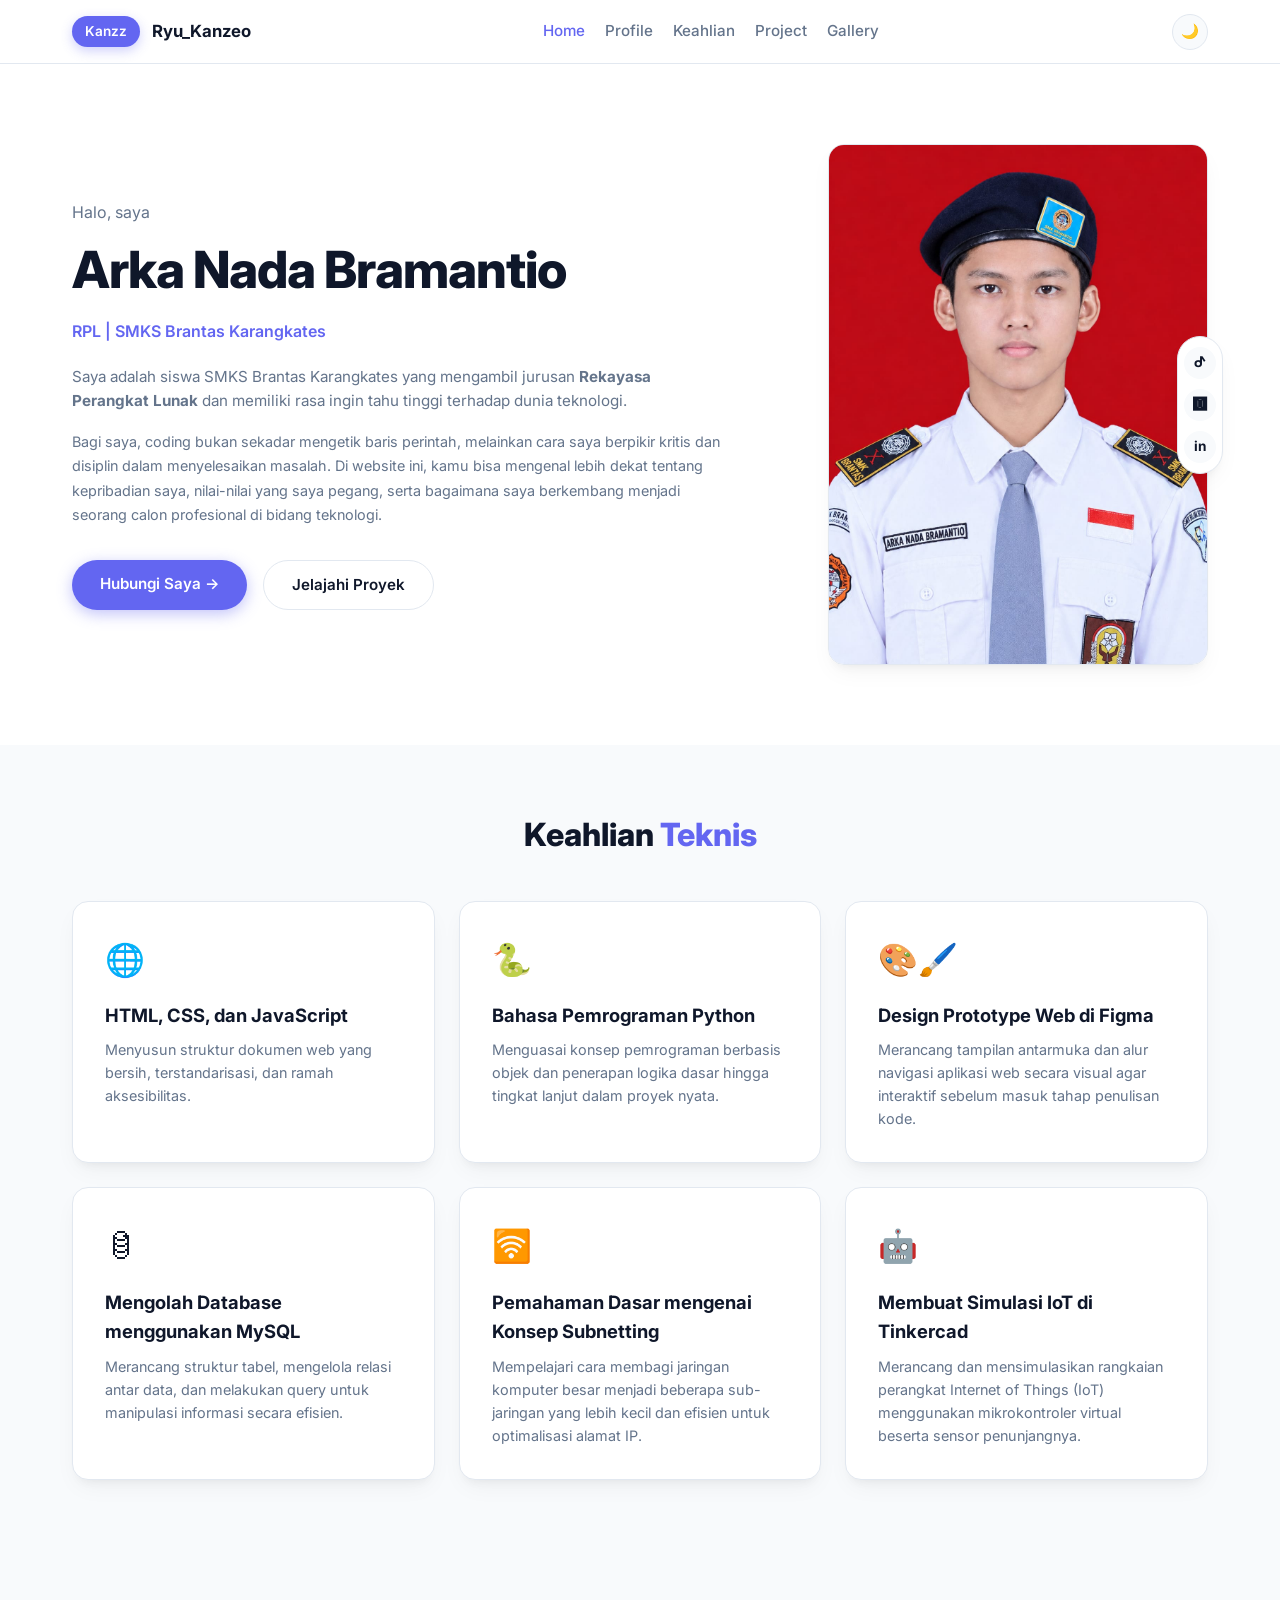
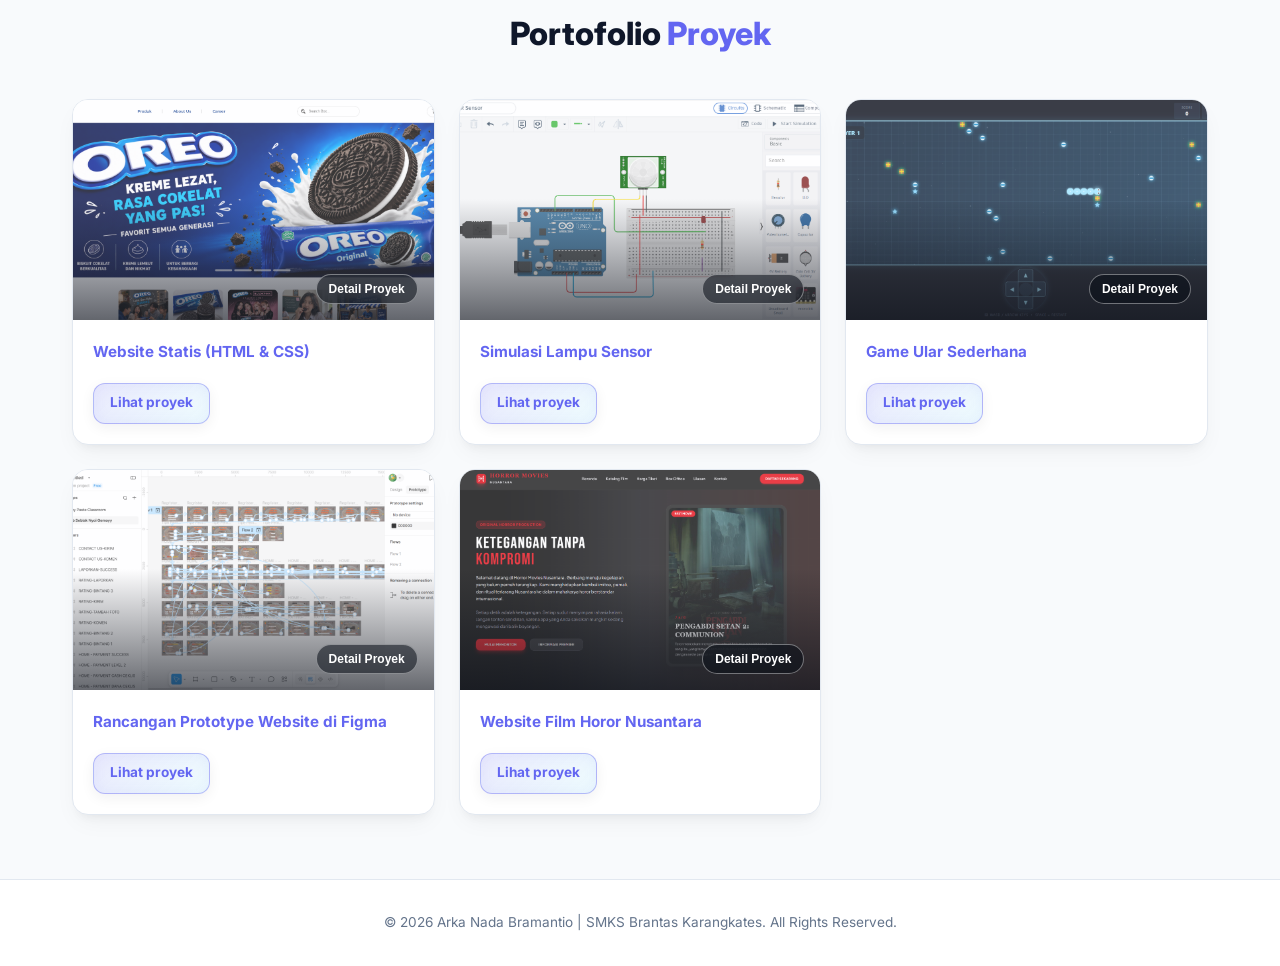
==== commit 0bf8010e: "tambah page profil" ====
--- a/index.html
+++ b/index.html
@@ -26,8 +26,8 @@
                 <span class="brand-name">Ryu_Kanzeo</span>
             </div>
             <nav id="primary-navigation" class="nav-menu">
-                <a href="#tentang" class="active">Home</a>
-                <a href="#tentang">Profile</a>
+                <a href="index.html" class="active">Home</a>
+                <a href="profile.html">Profile</a>
                 <a href="#keahlian">Keahlian</a>
                 <a href="#portofolio">Project</a>
                 <a href="#portofolio">Gallery</a>
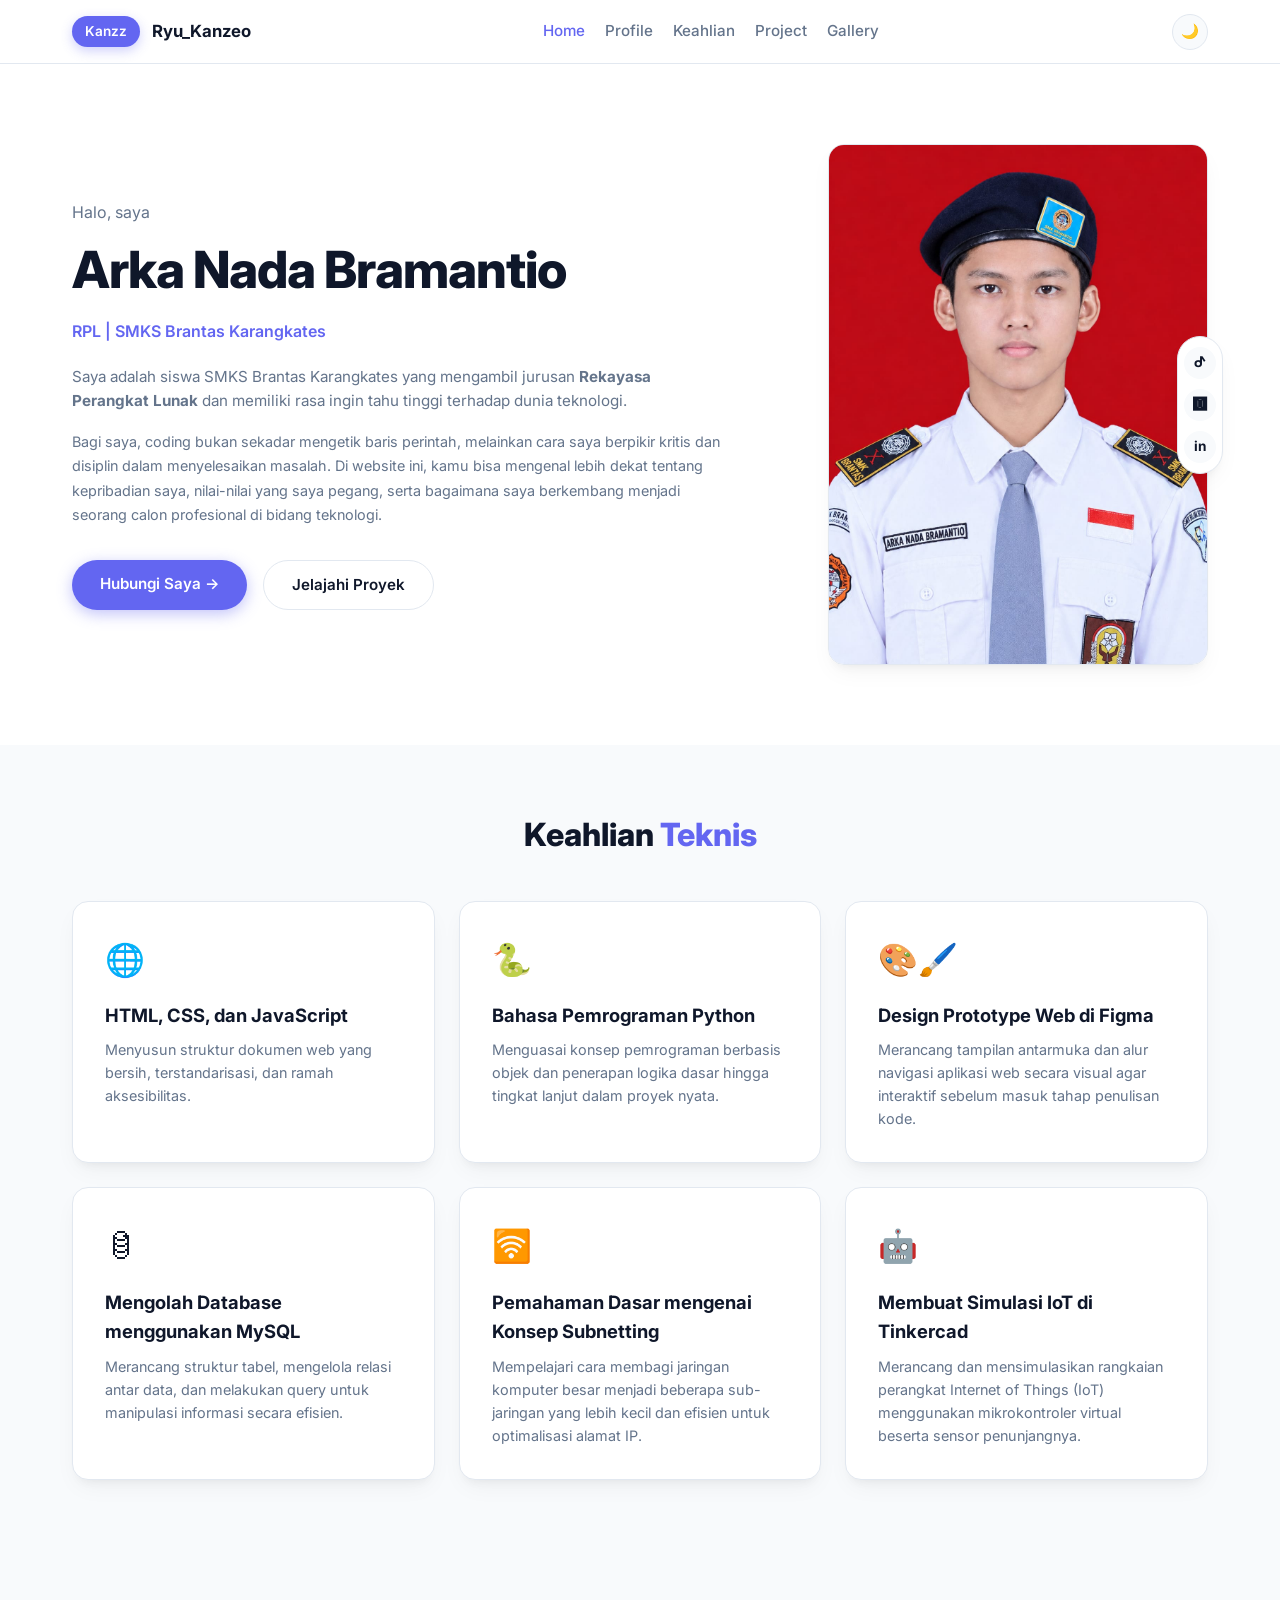
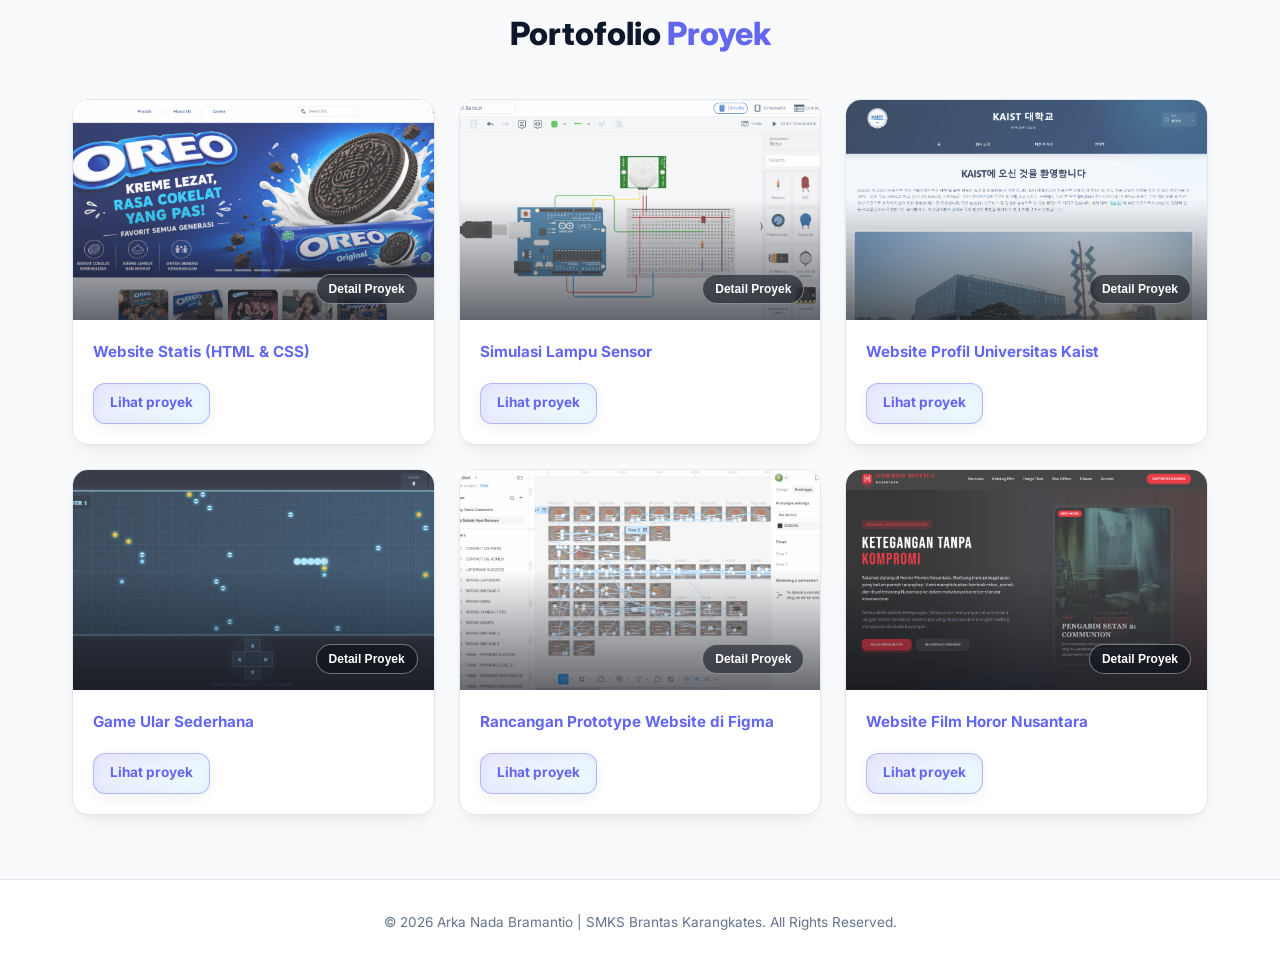
==== commit 07e6fc79: "nambah proyek" ====
--- a/index.html
+++ b/index.html
@@ -147,6 +147,19 @@
                         </figcaption>
                     </figure>
 
+                    <!-- Website Profil Kaist -->
+                    <figure class="gallery-item">
+                        <button class="gallery-toggle" type="button" aria-expanded="false" aria-controls="project-detail-2" aria-label="Tampilkan detail Simulasi Lampu Sensor">
+                            <span class="gallery-img-box" style="background-image: url('img/web_kaist.jpg');"></span>
+                            <span class="gallery-hint" aria-hidden="true">Detail Proyek</span>
+                        </button>
+                        <figcaption class="gallery-caption">
+                            <span class="proj-tag">Website Profil Universitas Kaist</span>
+                            <p class="gallery-description" id="project-detail-2" aria-hidden="true">Website profil Universitas KAIST menampilkan informasi mengenai sejarah, visi dan misi, serta kontak universitas dengan desain modern. Website ini menyediakan dua pilihan bahasa, yaitu bahasa Korea dan bahasa Inggris.</p>
+                            <a href="https://websiteprofilkaist.vercel.app/" target="_blank" rel="noopener noreferrer" class="project-link">Lihat proyek</a>
+                        </figcaption>
+                    </figure>
+
                     <!-- Game Ular -->
                     <figure class="gallery-item">
                         <button class="gallery-toggle" type="button" aria-expanded="false" aria-controls="project-detail-3" aria-label="Tampilkan detail Game Ular Sederhana">
